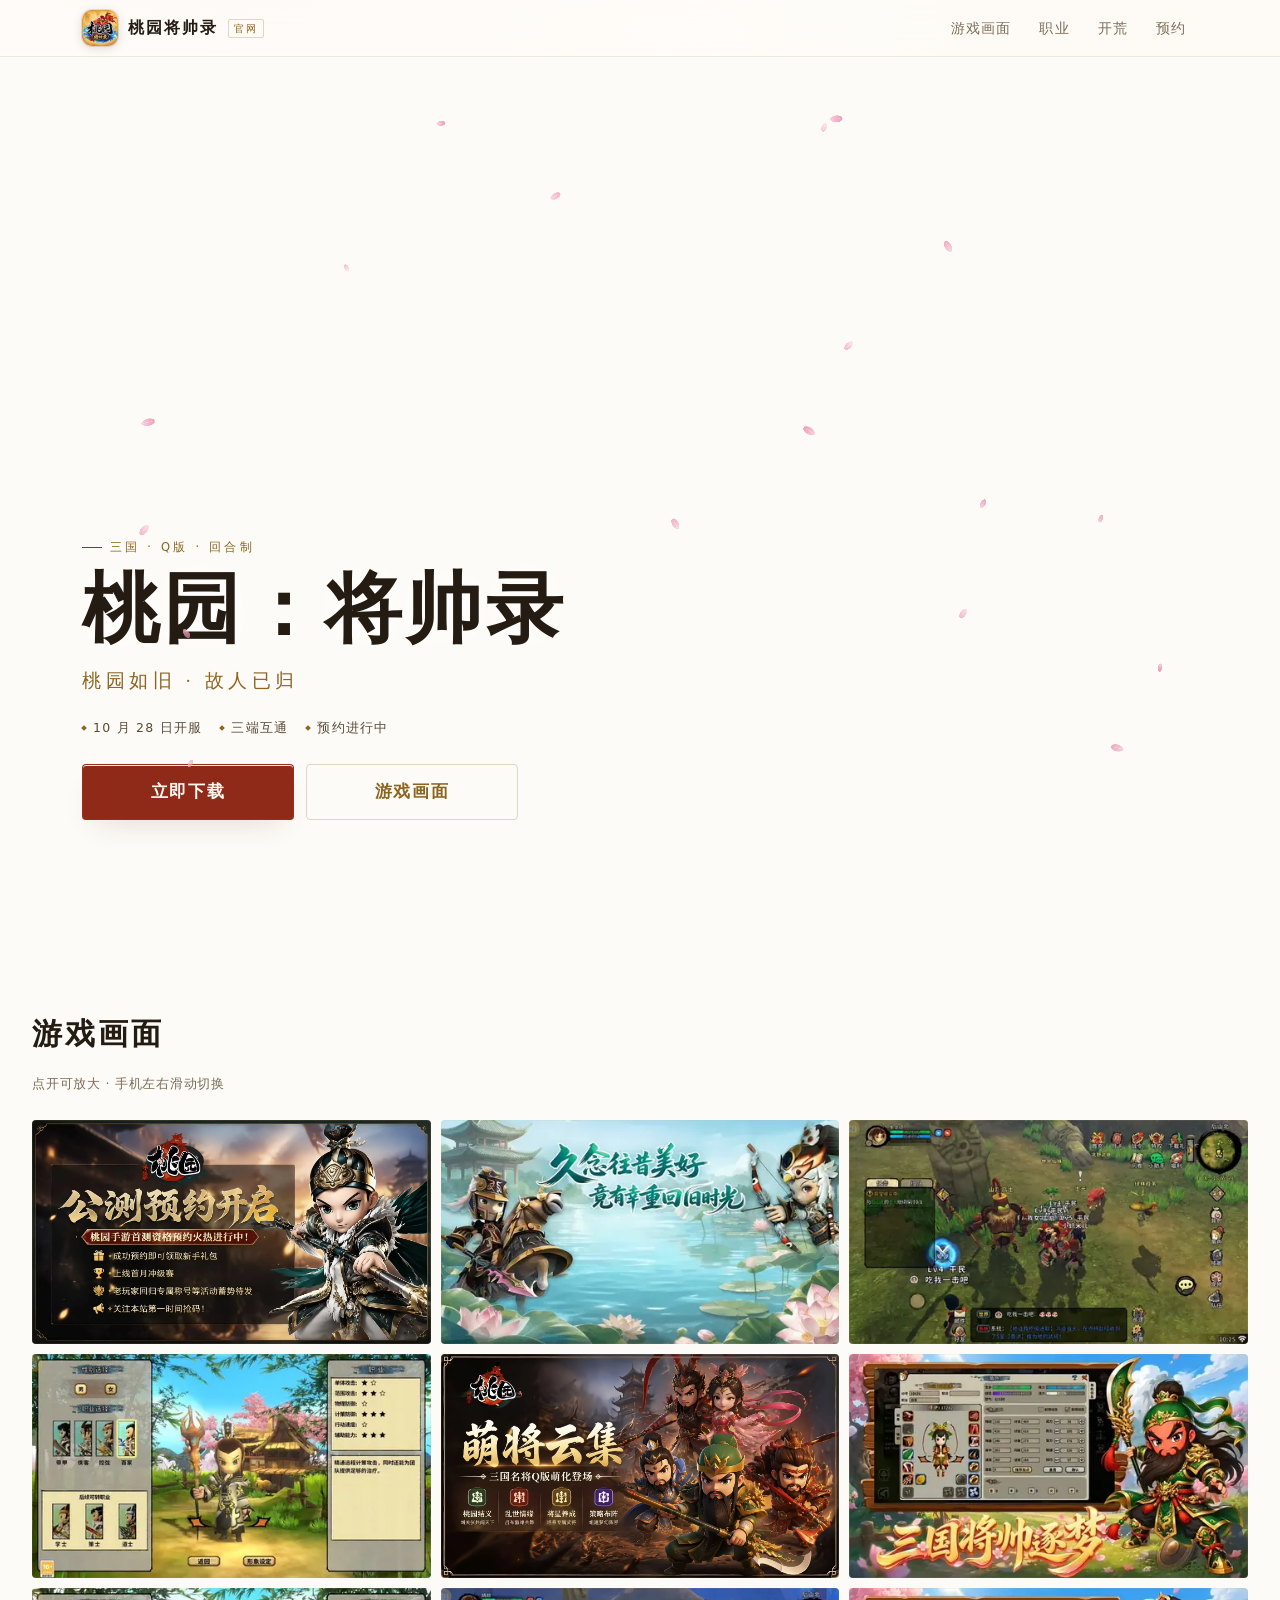
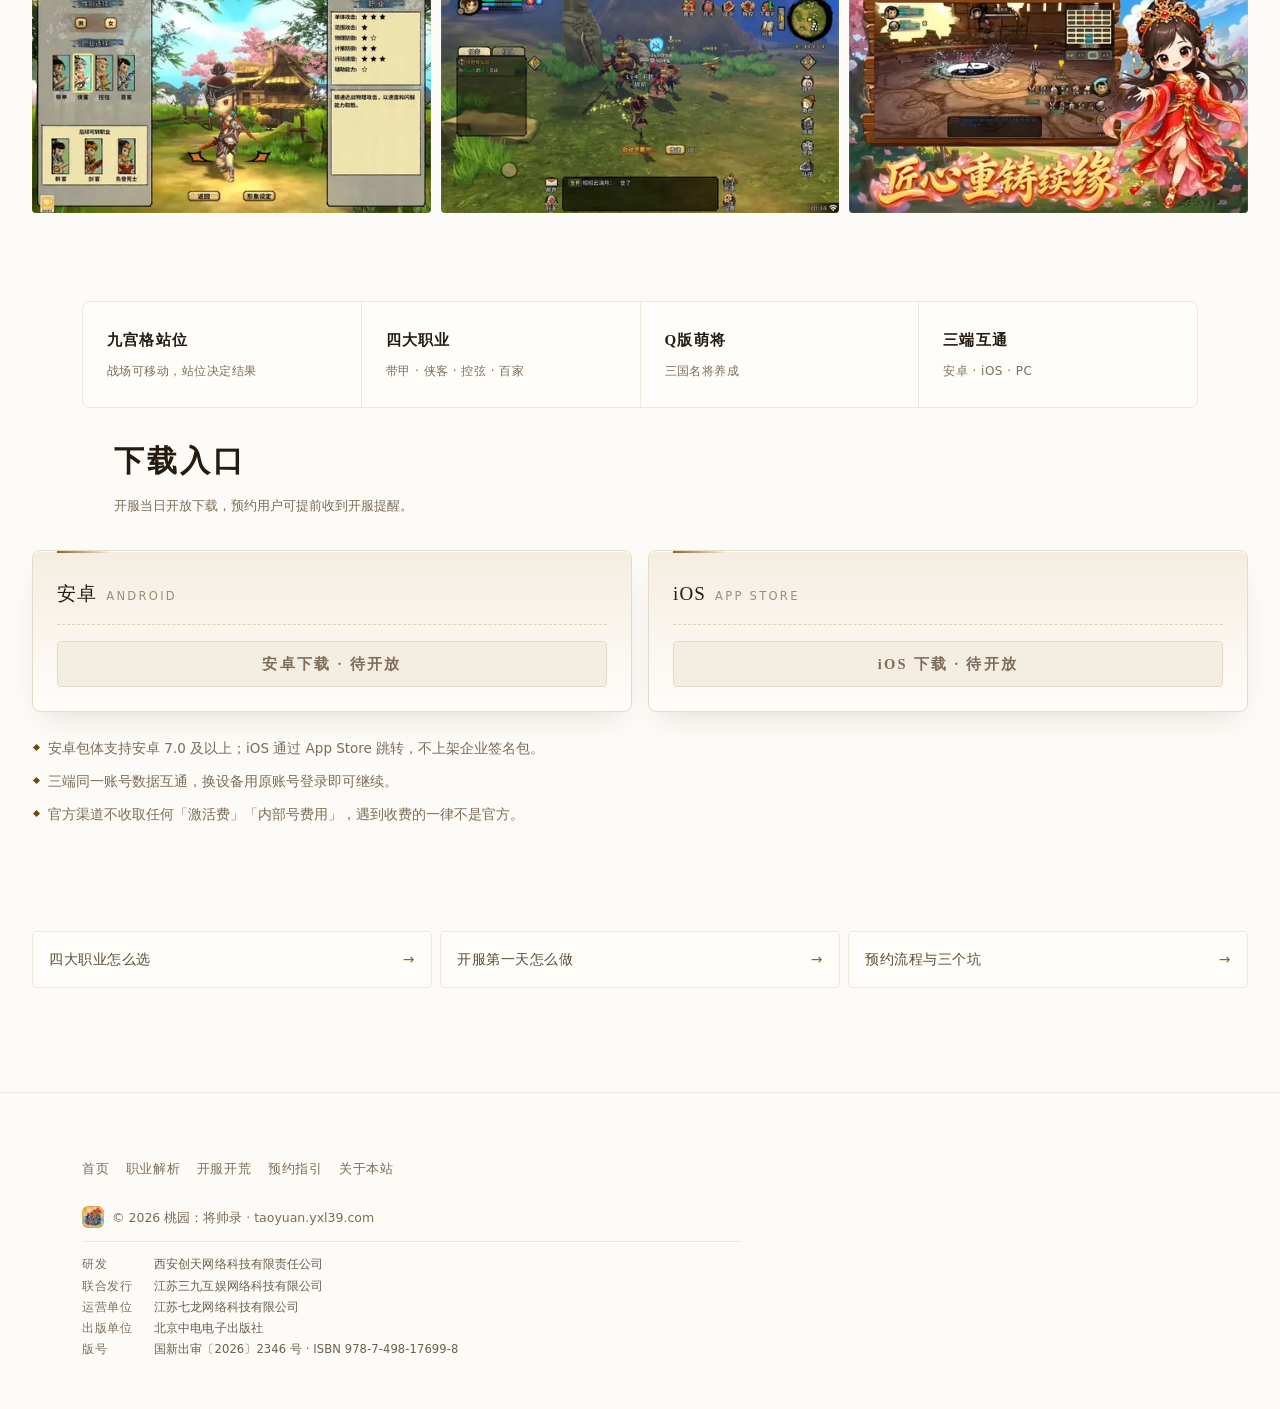
==== index.html @ 53ecafad "初始化仓库：桃园：将帅录官网 - 5 个页面（首页 / 职业 / 开荒 / 预约 / 关于），静态 HTML + 原生 CSS/JS - 图片已转 WebP 并分三档尺寸（1920 / 800 / 4" ====
<!DOCTYPE html>
<html lang="zh-CN">
<head>
<meta charset="UTF-8">
<meta name="viewport" content="width=device-width, initial-scale=1, viewport-fit=cover">
<title>《桃园：将帅录》官网 - 桃园如旧，故人已归</title>
<meta name="description" content="三国 Q 版回合制手游《桃园：将帅录》官网。10 月 28 日开服，三端互通。游戏画面、四大职业、开服攻略与预约指引。">
<meta name="theme-color" content="#FDFBF7">
<meta name="baidu-site-verification" content="codeva-SSdh6364zk">
<link rel="canonical" href="https://taoyuan.yxl39.com/">
<meta property="og:type" content="website">
<meta property="og:title" content="《桃园：将帅录》官网 - 桃园如旧，故人已归">
<meta property="og:description" content="三国 Q 版回合制手游，10 月 28 日开服，三端互通。">
<meta property="og:url" content="https://taoyuan.yxl39.com/">
<meta property="og:image" content="https://taoyuan.yxl39.com/assets/img/og-cover.jpg">
<meta name="twitter:card" content="summary_large_image">
<link rel="icon" href="/assets/img/favicon-64.png" type="image/png" sizes="64x64">
<link rel="apple-touch-icon" href="/assets/img/apple-touch-180.png">

<link rel="preload" as="image" href="/assets/img/hero-mob.webp" media="(max-width:760px)">
<link rel="preload" as="image" href="/assets/img/hero-desk.webp" media="(min-width:761px)">
<link rel="stylesheet" href="/assets/styles.css">
<link rel="stylesheet" href="/assets/home.css">

<script type="application/ld+json">
{
  "@context":"https://schema.org",
  "@type":"VideoGame",
  "name":"桃园：将帅录",
  "alternateName":"桃园将帅录",
  "applicationCategory":"Game",
  "genre":["三国","回合制","角色扮演"],
  "operatingSystem":"Android, iOS, Windows",
  "gamePlatform":["安卓","iOS","PC"],
  "inLanguage":"zh-CN",
  "image":"https://taoyuan.yxl39.com/assets/img/og-cover.jpg",
  "description":"三国题材 Q 版回合制手游，九宫格站位、四大职业可转云职业，支持三端互通。"
}
</script>
</head>
<body>
<div class="bg-fx" aria-hidden="true"></div>

<header class="hd">
  <div class="hd-in">
    <a class="logo" href="/">
      <img class="logo-img" src="/assets/img/logo-96.webp"
           srcset="/assets/img/logo-96.webp 96w, /assets/img/logo-192.webp 192w" sizes="36px"
           width="36" height="36" alt="" decoding="async" fetchpriority="high">
      <b>桃园将帅录</b><i>官网</i>
    </a>
    <nav class="nav">
      <a href="#shots">游戏画面</a>
      <a href="/profession">职业</a>
      <a href="/start">开荒</a>
      <a href="/reserve">预约</a>
    </nav>
  </div>
</header>

<main>

  <!-- ── 封面 ── -->
  <section class="kv">
    <div class="kv-art">
      <picture>
        <source media="(min-width:761px)"
                srcset="/assets/img/hero-desk-1100.webp 1100w, /assets/img/hero-desk.webp 1920w" sizes="100vw">
        <img src="/assets/img/hero-mob.webp"
             srcset="/assets/img/hero-mob-760.webp 760w, /assets/img/hero-mob.webp 1200w" sizes="100vw"
             alt="《桃园：将帅录》主视觉：两位少年在桃花树下对弈"
             width="1200" height="720" fetchpriority="high" decoding="async">
      </picture>
    </div>

    <div class="kv-copy">
      <p class="kv-kicker">三国 · Q版 · 回合制</p>
      <h1 class="kv-title">桃园：将帅录</h1>
      <p class="kv-sub">桃园如旧 · 故人已归</p>
      <ul class="kv-facts">
        <li>10 月 28 日开服</li>
        <li>三端互通</li>
        <li>预约进行中</li>
      </ul>
      <div class="kv-cta">
        <a class="btn" href="#download">立即下载</a>
        <a class="btn btn--ghost" href="#shots">游戏画面</a>
      </div>
    </div>
  </section>

  <!-- ── 截图 ── -->
  <section class="shots" id="shots">
    <div class="shots-head">
      <h2>游戏画面</h2>
      <p>点开可放大 · 手机左右滑动切换</p>
    </div>

    <div class="gal" id="gal">
      <button class="wide" type="button" data-full="/assets/img/shot-1.webp" data-cap="公测预约开启">
        <img src="/assets/img/shot-1-800.webp" srcset="/assets/img/shot-1-480.webp 480w, /assets/img/shot-1-800.webp 800w, /assets/img/shot-1.webp 1536w"
             sizes="(min-width:761px) 66vw, 100vw" alt="公测预约开启宣传图" width="800" height="450"
             loading="lazy" decoding="async">
      </button>
      <button type="button" data-full="/assets/img/shot-2.webp" data-cap="久念往昔美好">
        <img src="/assets/img/shot-2-800.webp" srcset="/assets/img/shot-2-480.webp 480w, /assets/img/shot-2-800.webp 800w, /assets/img/shot-2.webp 1600w"
             sizes="(min-width:761px) 33vw, 50vw" alt="莲池场景：久念往昔美好" width="800" height="450"
             loading="lazy" decoding="async">
      </button>
      <button type="button" data-full="/assets/img/shot-3.webp" data-cap="后山北 · 野外战斗">
        <img src="/assets/img/shot-3-800.webp" srcset="/assets/img/shot-3-480.webp 480w, /assets/img/shot-3-800.webp 800w, /assets/img/shot-3.webp 1600w"
             sizes="(min-width:761px) 33vw, 50vw" alt="后山北野外战斗实机画面" width="800" height="450"
             loading="lazy" decoding="async">
      </button>
      <button type="button" data-full="/assets/img/shot-4.webp" data-cap="职业选择 · 百家">
        <img src="/assets/img/shot-4-800.webp" srcset="/assets/img/shot-4-480.webp 480w, /assets/img/shot-4-800.webp 800w, /assets/img/shot-4.webp 1600w"
             sizes="(min-width:761px) 33vw, 50vw" alt="创建角色界面：职业选择（百家）" width="800" height="450"
             loading="lazy" decoding="async">
      </button>
      <button type="button" data-full="/assets/img/shot-5.webp" data-cap="萌将云集">
        <img src="/assets/img/shot-5-800.webp" srcset="/assets/img/shot-5-480.webp 480w, /assets/img/shot-5-800.webp 800w, /assets/img/shot-5.webp 1536w"
             sizes="(min-width:761px) 66vw, 100vw" alt="萌将云集：三国名将 Q 版登场" width="800" height="450"
             loading="lazy" decoding="async">
      </button>
      <button type="button" data-full="/assets/img/shot-6.webp" data-cap="三国将帅逐梦">
        <img src="/assets/img/shot-6-800.webp" srcset="/assets/img/shot-6-480.webp 480w, /assets/img/shot-6-800.webp 800w, /assets/img/shot-6.webp 1080w"
             sizes="(min-width:761px) 33vw, 50vw" alt="角色属性面板与三国武将" width="800" height="450"
             loading="lazy" decoding="async">
      </button>
      <button type="button" data-full="/assets/img/shot-7.webp" data-cap="职业选择 · 侠客">
        <img src="/assets/img/shot-7-800.webp" srcset="/assets/img/shot-7-480.webp 480w, /assets/img/shot-7-800.webp 800w, /assets/img/shot-7.webp 1600w"
             sizes="(min-width:761px) 33vw, 50vw" alt="创建角色界面：职业选择（侠客）" width="800" height="450"
             loading="lazy" decoding="async">
      </button>
      <button type="button" data-full="/assets/img/shot-8.webp" data-cap="自动寻路">
        <img src="/assets/img/shot-8-800.webp" srcset="/assets/img/shot-8-480.webp 480w, /assets/img/shot-8-800.webp 800w, /assets/img/shot-8.webp 1600w"
             sizes="(min-width:761px) 33vw, 50vw" alt="野外场景：自动寻路中" width="800" height="450"
             loading="lazy" decoding="async">
      </button>
      <button type="button" data-full="/assets/img/shot-9.webp" data-cap="匠心重铸续缘">
        <img src="/assets/img/shot-9-800.webp" srcset="/assets/img/shot-9-480.webp 480w, /assets/img/shot-9-800.webp 800w, /assets/img/shot-9.webp 1080w"
             sizes="(min-width:761px) 33vw, 50vw" alt="副本战斗与国风人物" width="800" height="450"
             loading="lazy" decoding="async">
      </button>
    </div>
  </section>

  <!-- ── 玩法 ── -->
  <section class="feat">
    <div class="wrap">
      <ul>
        <li><b>九宫格站位</b><span>战场可移动，站位决定结果</span></li>
        <li><b>四大职业</b><span>带甲 · 侠客 · 控弦 · 百家</span></li>
        <li><b>Q版萌将</b><span>三国名将养成</span></li>
        <li><b>三端互通</b><span>安卓 · iOS · PC</span></li>
      </ul>
    </div>
  </section>

  <!-- ── 下载 ── -->
  <section class="home-dl" id="download">
    <div class="wrap">
      <div class="sec-head" style="padding:0 var(--gutter)">
        <h2 class="sec-title">下载入口</h2>
        <p class="sec-sub">开服当日开放下载，预约用户可提前收到开服提醒。</p>
      </div>
    </div>

    <div class="dl-grid">
      <div class="dl-ticket">
        <div class="tk-hd"><span class="tk-os">安卓<em>ANDROID</em></span></div>
        <a class="btn" href="#download" aria-disabled="true" onclick="return false">安卓下载 · 待开放</a>
      </div>
      <div class="dl-ticket">
        <div class="tk-hd"><span class="tk-os">iOS<em>APP STORE</em></span></div>
        <a class="btn" href="#download" aria-disabled="true" onclick="return false">iOS 下载 · 待开放</a>
      </div>
    </div>

    <div class="facts">
      <p>安卓包体支持安卓 7.0 及以上；iOS 通过 App Store 跳转，不上架企业签名包。</p>
      <p>三端同一账号数据互通，换设备用原账号登录即可继续。</p>
      <p>官方渠道不收取任何「激活费」「内部号费用」，遇到收费的一律不是官方。</p>
    </div>
  </section>

  <!-- ── 更多 ── -->
  <nav class="more" aria-label="更多内容">
    <a href="/profession">四大职业怎么选<i>→</i></a>
    <a href="/start">开服第一天怎么做<i>→</i></a>
    <a href="/reserve">预约流程与三个坑<i>→</i></a>
  </nav>

</main>

<footer class="ft">
  <div class="ft-in">
    <nav class="ft-nav">
      <a href="/">首页</a>
      <a href="/profession">职业解析</a>
      <a href="/start">开服开荒</a>
      <a href="/reserve">预约指引</a>
      <a href="/about">关于本站</a>
    </nav>
    <p class="ft-copy"><img class="ft-logo" src="/assets/img/logo-96.webp" alt="" width="22" height="22" loading="lazy" decoding="async">© 2026 桃园：将帅录 · taoyuan.yxl39.com</p>
    

    <div class="ft-legal">
      <p><span>研发</span>西安创天网络科技有限责任公司</p>
      <p><span>联合发行</span>江苏三九互娱网络科技有限公司</p>
      <p><span>运营单位</span>江苏七龙网络科技有限公司</p>
      <p><span>出版单位</span>北京中电电子出版社</p>
      <p><span>版号</span>国新出审〔2026〕2346 号 · ISBN 978-7-498-17699-8</p>
    </div>
  </div>
</footer>

<nav class="tabbar" aria-label="页面导航">
  <a href="/">
    <svg viewBox="0 0 24 24" aria-hidden="true"><path d="M3 10.5 12 3l9 7.5V20a1 1 0 0 1-1 1h-5v-6H9v6H4a1 1 0 0 1-1-1z"/></svg>
    <span>首页</span>
  </a>
  <a href="/profession">
    <svg viewBox="0 0 24 24" aria-hidden="true"><path d="M14.5 3.5 20 9l-2 2-5.5-5.5zM12 7 4 15v5h5l8-8"/></svg>
    <span>职业</span>
  </a>
  <a href="/start">
    <svg viewBox="0 0 24 24" aria-hidden="true"><path d="M3 6l6-2 6 2 6-2v14l-6 2-6-2-6 2zM9 4v14M15 6v14"/></svg>
    <span>开荒</span>
  </a>
  <a href="/reserve">
    <svg viewBox="0 0 24 24" aria-hidden="true"><rect x="3" y="5" width="18" height="16" rx="2"/><path d="M8 3v4M16 3v4M3 10h18"/></svg>
    <span>预约</span>
  </a>
  <a href="/about">
    <svg viewBox="0 0 24 24" aria-hidden="true"><circle cx="12" cy="12" r="9"/><path d="M12 11v6M12 7.5v.5"/></svg>
    <span>关于</span>
  </a>
</nav>

<!-- 灯箱 -->
<dialog class="lb" id="lb" aria-label="游戏画面大图">
  <div class="lb-stage">
    <img class="lb-img" id="lbImg" alt="">
    <button class="lb-x" type="button" aria-label="关闭">×</button>
    <button class="lb-prev" type="button" aria-label="上一张">‹</button>
    <button class="lb-next" type="button" aria-label="下一张">›</button>
    <p class="lb-count"><span id="lbNow">1</span> / <span id="lbAll">9</span></p>
  </div>
</dialog>

<script src="/assets/site.js" defer></script>
<script src="/assets/petals.js" defer></script>
<script src="/assets/home.js" defer></script>
</body>
</html>
---- assets/styles.css ----
/* ==========================================================================
   桃园：将帅录 —— 视觉系统 v2
   暗黑国风史诗 / 移动优先（基础按 390px 写）
   规则：颜色、字号、间距、圆角、阴影、缓动只取自 :root
   ========================================================================== */

:root{
  /* ── 纸色阶（暖调宣纸白，8 级）── */
  --ink-950:#FDFBF7;
  --ink-900:#FFFDFA;
  --ink-850:#F8F2E8;
  --ink-800:#F4EDE1;
  --ink-750:#EFE7D9;
  --ink-700:#E7DCCB;
  --ink-600:#D9CBB4;

  --line:#E4DACA;
  --line-soft:#F0E8DB;
  --line-gold:rgba(150,110,40,.26);

  /* ── 文字（暖墨褐，白底对比 7:1 起）── */
  --text-hi:#241B12;
  --text:#3E3325;
  --text-2:#5A4B39;
  --text-3:#7C6C58;
  --text-4:#9C8D79;

  /* ── 金 ── */
  --gold:#8C6420;
  --gold-hi:#A87C2A;
  --gold-deep:#6B4A12;
  --gold-soft:rgba(160,124,42,.10);
  --gold-glow:rgba(160,124,42,.28);

  /* ── 朱砂 ── */
  --cinnabar:#B23A24;
  --cinnabar-deep:#8E2A17;
  --cinnabar-hi:#C9563C;
  --cinnabar-soft:rgba(178,58,36,.08);

  /* ── 五行点缀 ── */
  --wx-metal:#8B8578;
  --wx-wood:#5A7D55;
  --wx-water:#4A7396;
  --wx-fire:#B23A24;
  --wx-earth:#96793F;

  /* ── 字体 ── */
  --font-serif:"Noto Serif SC","Source Han Serif SC","Songti SC","STSong","SimSun",Georgia,serif;
  --font-sans:"HarmonyOS Sans SC","MiSans","PingFang SC","Hiragino Sans GB","Microsoft YaHei",system-ui,-apple-system,sans-serif;

  /* ── 字号阶 ── */
  --fs-hero:clamp(34px,10.4vw,72px);
  --fs-h1:clamp(26px,6.2vw,42px);
  --fs-h2:clamp(21px,4.6vw,30px);
  --fs-h3:clamp(16px,3.4vw,19px);
  --fs-lead:clamp(14.5px,2.9vw,17px);
  --fs-body:clamp(15px,2.7vw,16.5px);
  --fs-sm:13px;
  --fs-xs:11.5px;
  --fs-num:clamp(30px,8vw,52px);

  --lh-tight:1.18;
  --lh-snug:1.5;
  --lh-body:1.95;

  /* ── 间距阶 ── */
  --s-1:4px;  --s-2:8px;  --s-3:12px; --s-4:16px;
  --s-5:24px; --s-6:32px; --s-7:48px; --s-8:64px;
  --s-9:96px; --s-10:128px;

  /* ── 区块节奏 ── */
  --pad-sm:clamp(36px,5vw,56px);
  --pad:clamp(56px,8.2vw,104px);
  --pad-lg:clamp(76px,11vw,144px);

  /* ── 圆角 ── */
  --r-xs:2px; --r-sm:4px; --r-md:8px; --r-lg:14px; --r-pill:999px;

  /* ── 阴影 ── */
  --sh-1:0 1px 2px rgba(72,48,24,.07);
  --sh-2:0 14px 30px -14px rgba(72,48,24,.18);
  --sh-3:0 30px 70px -26px rgba(72,48,24,.26);
  --sh-inset:inset 0 1px 0 rgba(255,255,255,.92);

  /* ── 缓动 / 时长 ── */
  --ease:cubic-bezier(.22,1,.36,1);
  --ease-soft:cubic-bezier(.33,1,.68,1);
  --ease-inout:cubic-bezier(.65,0,.35,1);
  --t-1:160ms; --t-2:260ms; --t-3:420ms; --t-4:700ms;

  /* ── 版心 ── */
  --wrap:1180px;
  --wrap-read:720px;
  --wrap-form:660px;
  --gutter:clamp(18px,4.4vw,32px);
  --head-h:56px;
  --tab-h:62px;

  --glass:rgba(255,253,249,.72);

  /* ══════════════════════════════════════════════════════════════
     图片位契约：图片到位后只改这一段，其余代码不动
     ══════════════════════════════════════════════════════════════ */
  --img-ready:1;   /* 内页头图已接上素材，占位水印关闭 */

  --img-hero:none;      --img-hero-pos:50% 38%;
  --img-hero-m:none;    --img-hero-m-pos:50% 32%;
  --img-phero:url("/assets/img/hero-mob.webp");
  --img-shero:url("/assets/img/hero-desk.webp");
  --img-rhero:url("/assets/img/hero-mob.webp");
  --img-role-1:none; --img-role-2:none; --img-role-3:none; --img-role-4:none;
  --img-mech-1:none; --img-mech-2:none; --img-mech-3:none; --img-mech-4:none;
  --img-shot-1:none; --img-shot-2:none; --img-shot-3:none;
  --img-logo:none;
}

/* ── reset ── */
*,*::before,*::after{box-sizing:border-box}
html{-webkit-text-size-adjust:100%;scroll-behavior:smooth}
body{
  margin:0;background:var(--ink-950);color:var(--text-2);
  font-family:var(--font-sans);font-size:var(--fs-body);line-height:var(--lh-body);
  -webkit-font-smoothing:antialiased;
  padding-bottom:calc(var(--tab-h) + env(safe-area-inset-bottom,0px));
  overflow-x:hidden;
}
@media (min-width:761px){body{padding-bottom:0}}
a{color:var(--gold);text-decoration:none}
a:hover{color:var(--gold-hi)}
img{max-width:100%;display:block}
ul,ol{margin:0;padding:0;list-style:none}
h1,h2,h3,h4{margin:0;color:var(--text-hi);font-weight:700}
p{margin:0 0 var(--s-4)}
button{font-family:inherit}

/* ── 背景三层 ── */
.bg-fx{position:fixed;inset:0;z-index:-1;pointer-events:none;
  background:
    radial-gradient(760px 520px at 14% -8%, rgba(240,168,190,.16), transparent 62%),
    radial-gradient(680px 480px at 92% 4%,  rgba(214,164,92,.12),  transparent 62%),
    radial-gradient(900px 700px at 50% 110%,rgba(240,168,190,.10), transparent 66%),
    var(--ink-950);}
.bg-fx::before{content:"";position:absolute;inset:0;opacity:.5;
  background:repeating-linear-gradient(90deg,rgba(120,86,40,.035) 0 1px,transparent 1px 3px);
  -webkit-mask-image:radial-gradient(circle at 50% 20%,#000,transparent 78%);
  mask-image:radial-gradient(circle at 50% 20%,#000,transparent 78%);}
.bg-fx::after{content:"";position:absolute;inset:0;opacity:.10;
  background-image:url("data:image/svg+xml,%3Csvg xmlns='http://www.w3.org/2000/svg' width='140' height='140'%3E%3Cfilter id='n'%3E%3CfeTurbulence type='fractalNoise' baseFrequency='.8' numOctaves='3'/%3E%3C/filter%3E%3Crect width='140' height='140' filter='url(%23n)' opacity='.5'/%3E%3C/svg%3E");}

/* ── 版心 ── */
.wrap{max-width:var(--wrap);margin:0 auto;padding:0 var(--gutter)}
.wrap--read{max-width:var(--wrap-read)}
.wrap--form{max-width:var(--wrap-form)}

/* ── 顶栏 ── */
.hd{position:sticky;top:0;z-index:60;
  background:rgba(255,253,249,.82);backdrop-filter:blur(16px);-webkit-backdrop-filter:blur(16px);
  border-bottom:1px solid var(--line-soft);
  transition:background-color var(--t-2) ease,border-color var(--t-2) ease;}
.hd.is-solid{background:rgba(255,253,249,.96);border-bottom-color:var(--line);
  box-shadow:0 6px 20px -14px rgba(72,48,24,.28)}
.hd-in{max-width:var(--wrap);margin:0 auto;padding:0 var(--gutter);
  height:var(--head-h);display:flex;align-items:center;justify-content:space-between;gap:var(--s-4);}
.logo{display:flex;align-items:center;gap:10px;min-height:44px}
.logo-img{flex:none;width:36px;height:36px;border-radius:10px;display:block;
  background:var(--ink-850);
  box-shadow:0 2px 10px rgba(72,48,24,.18),0 0 0 1px rgba(150,110,40,.18);
  transition:transform var(--t-2) var(--ease),box-shadow var(--t-2) var(--ease)}
.logo:hover .logo-img{transform:translateY(-1px);
  box-shadow:0 6px 18px rgba(72,48,24,.24),0 0 0 1px rgba(150,110,40,.34)}
.logo b{font-family:var(--font-serif);font-size:16px;letter-spacing:.12em;color:var(--text-hi);font-weight:700}
.logo i{font-style:normal;font-size:10px;letter-spacing:.2em;color:var(--gold);
  border:1px solid var(--line-gold);border-radius:var(--r-xs);padding:1px 5px;line-height:1.5}
.nav{display:none}
@media (max-width:340px){
  .logo{gap:8px}
  .logo-img{width:32px;height:32px;border-radius:9px}
  .logo b{font-size:14.5px;letter-spacing:.08em}
  .logo i{font-size:9px;padding:1px 4px}
}

@media (min-width:761px){
  .nav{display:flex;gap:var(--s-1)}
  .nav a{position:relative;padding:7px 12px;font-size:13.5px;letter-spacing:.08em;color:var(--text-3);
    border-radius:var(--r-sm);transition:color var(--t-2) var(--ease)}
  .nav a::after{content:"";position:absolute;left:12px;right:12px;bottom:2px;height:1px;
    background:linear-gradient(90deg,var(--gold),transparent);
    transform:scaleX(0);transform-origin:left;transition:transform var(--t-2) var(--ease)}
  .nav a:hover,.nav a.on{color:var(--text-hi)}
  .nav a:hover::after,.nav a.on::after{transform:scaleX(1)}
}

/* ── 底部标签栏 ── */
.tabbar{position:fixed;left:0;right:0;bottom:0;z-index:70;display:flex;
  height:calc(var(--tab-h) + env(safe-area-inset-bottom,0px));
  padding-bottom:env(safe-area-inset-bottom,0px);
  background:rgba(255,253,249,.97);backdrop-filter:blur(18px);-webkit-backdrop-filter:blur(18px);
  border-top:1px solid var(--line);box-shadow:0 -8px 26px -14px rgba(72,48,24,.30);}
.tabbar a{flex:1;display:flex;flex-direction:column;align-items:center;justify-content:center;
  gap:3px;font-size:10.5px;letter-spacing:.06em;color:var(--text-3);position:relative;
  transition:color var(--t-1) ease}
.tabbar a svg{width:20px;height:20px;stroke:currentColor;fill:none;stroke-width:1.6;
  stroke-linecap:round;stroke-linejoin:round}
.tabbar a::before{content:"";position:absolute;top:6px;width:4px;height:4px;border-radius:50%;
  background:var(--gold);opacity:0;transform:scale(.6);transition:opacity var(--t-1) ease,transform var(--t-1) ease}
.tabbar a.on{color:var(--gold)}
.tabbar a.on::before{opacity:.9;transform:scale(1)}
@media (min-width:761px){.tabbar{display:none}}

/* ── 按钮 ── */
.btn{position:relative;display:flex;align-items:center;justify-content:center;
  min-height:50px;padding:0 var(--s-5);overflow:hidden;
  font-family:var(--font-serif);font-size:15.5px;font-weight:700;letter-spacing:.16em;
  color:#FFF8F0;background:var(--cinnabar-deep);border:1px solid rgba(178,58,36,.34);
  border-radius:var(--r-sm);box-shadow:var(--sh-2),var(--sh-inset);
  transition:transform var(--t-1) ease,background-color var(--t-2) ease;}
.btn::before{content:"";position:absolute;inset:0;
  background:linear-gradient(105deg,transparent 30%,rgba(255,255,255,.10) 50%,transparent 70%);
  transform:translateX(-130%);transition:transform 620ms var(--ease)}
.btn::after{content:"";position:absolute;inset:0;border-radius:inherit;
  box-shadow:0 0 26px rgba(210,84,58,.55);opacity:0;transition:opacity 300ms linear}
@media (hover:hover){
  .btn:hover{color:#FFF6E6}
  .btn:hover::before{transform:translateX(130%)}
  .btn:hover::after{opacity:1}
}
.btn:active{transform:translateY(1px) scale(.996)}
.btn--ghost{background:transparent;border-color:var(--line-gold);color:var(--gold);
  box-shadow:none}
.btn--ghost:hover{background:var(--gold-soft)}
.btn--ghost::after{display:none}
.btn[aria-disabled="true"]{background:var(--ink-800);border-color:var(--line);
  color:var(--text-3);box-shadow:none;cursor:not-allowed}
.btn[aria-disabled="true"]::before,.btn[aria-disabled="true"]::after{display:none}
.btns{display:grid;gap:var(--s-3);margin-top:var(--s-5)}
@media (min-width:560px){.btns{grid-template-columns:1fr 1fr}}

/* ══════════════════════════════════════════════════════════════
   图位基元 —— 全站唯一一个
   ══════════════════════════════════════════════════════════════ */
.ph{position:relative;overflow:hidden;isolation:isolate;
  aspect-ratio:var(--ph-ratio,16/9);
  border-radius:var(--r-md);
  background-color:var(--ink-850);
  background-image:
    var(--ph-img,none),
    radial-gradient(130% 90% at 22% 10%,rgba(190,140,60,.10),transparent 62%),
    linear-gradient(165deg,#FBF5EC 0%,#F4EDE1 58%,#EFE7D9 100%);
  background-size:cover,cover,cover;
  background-position:var(--ph-pos,50% 50%),0 0,0 0;
  box-shadow:inset 0 0 0 1px var(--line-soft);}
.ph::before{content:attr(data-label);position:absolute;inset:0;z-index:1;
  display:grid;place-items:center;padding:var(--s-4);text-align:center;
  font-family:var(--font-serif);font-size:clamp(14px,4vw,20px);letter-spacing:.36em;line-height:2;
  color:rgba(150,110,40,.34);opacity:calc(1 - var(--img-ready));
  pointer-events:none;}
.ph::after{content:"";position:absolute;inset:0;z-index:0;
  background:linear-gradient(100deg,transparent 32%,rgba(255,255,255,.055) 50%,transparent 68%);
  transform:translateX(-100%);opacity:calc(.9 * (1 - var(--img-ready)));
  animation:shimmer 3.6s linear infinite;}

/* 图位档位 */
.ph--hero{--ph-ratio:16/9;--ph-img:var(--img-hero);--ph-pos:var(--img-hero-pos);border-radius:0;box-shadow:none}
.ph--phero{--ph-ratio:16/7;--ph-img:var(--img-phero);border-radius:0;box-shadow:none}
.ph--shero{--ph-ratio:16/7;--ph-img:var(--img-shero);border-radius:0;box-shadow:none}
.ph--rhero{--ph-ratio:3/2;--ph-img:var(--img-rhero);border-radius:0;box-shadow:none}
.ph--role-1{--ph-ratio:3/4;--ph-img:var(--img-role-1);border-radius:0;box-shadow:none}
.ph--role-2{--ph-ratio:3/4;--ph-img:var(--img-role-2);border-radius:0;box-shadow:none}
.ph--role-3{--ph-ratio:3/4;--ph-img:var(--img-role-3);border-radius:0;box-shadow:none}
.ph--role-4{--ph-ratio:3/4;--ph-img:var(--img-role-4);border-radius:0;box-shadow:none}
.ph--mech-1{--ph-ratio:1/1;--ph-img:var(--img-mech-1)}
.ph--mech-2{--ph-ratio:1/1;--ph-img:var(--img-mech-2)}
.ph--mech-3{--ph-ratio:1/1;--ph-img:var(--img-mech-3)}
.ph--mech-4{--ph-ratio:1/1;--ph-img:var(--img-mech-4)}
.ph--shot{--ph-ratio:16/9;--ph-img:var(--img-shot-1)}
@media (max-width:760px){.ph--hero{--ph-img:var(--img-hero-m);--ph-pos:var(--img-hero-m-pos)}}

/* ══════════════════════════════════════════════════════════════
   首屏（首页）
   ══════════════════════════════════════════════════════════════ */
.hero{position:relative;min-height:88svh;display:flex;flex-direction:column;
  justify-content:flex-end;overflow:hidden;isolation:isolate;contain:paint;
  background:var(--ink-950);padding-top:var(--head-h);}
.hero-media{position:absolute;inset:-2%;z-index:-3;
  background-image:var(--img-hero-m),var(--img-hero),
    linear-gradient(168deg,#FBF3F5 0%,#F6EEF2 56%,#EFE7D9 100%);
  background-size:cover,cover,cover;
  background-position:var(--img-hero-m-pos),var(--img-hero-pos),50% 50%;
  transform:scale(1.03);animation:heroDrift 34s var(--ease-inout) infinite alternate;}
.hero::before{content:"";position:absolute;inset:0;z-index:-2;
  background:
    linear-gradient(180deg,rgba(253,251,247,.35) 0%,rgba(253,251,247,.05) 26%,rgba(253,251,247,.55) 64%,rgba(253,251,247,.94) 88%,var(--ink-950) 100%),
    linear-gradient(90deg,rgba(253,251,247,.55) 0%,rgba(253,251,247,.12) 46%,rgba(253,251,247,0) 100%);}
.hero-vignette{position:absolute;inset:0;z-index:-1;pointer-events:none;
  box-shadow:inset 0 0 160px 30px rgba(255,255,255,.35);}
.hero-rail{display:none}
.hero-inner{position:relative;width:100%;max-width:var(--wrap);margin:0 auto;
  padding:0 var(--gutter) calc(var(--tab-h) + env(safe-area-inset-bottom,0px) + var(--s-5));}
@media (min-width:761px){
  .hero{min-height:88svh;padding-top:0}
  .hero-inner{padding-bottom:clamp(40px,6vw,72px)}
}
@media (min-width:1024px){
  .hero-rail{display:block;position:absolute;left:36px;top:50%;transform:translateY(-50%);z-index:2;
    writing-mode:vertical-rl;letter-spacing:.42em;font-family:var(--font-serif);
    font-size:11.5px;color:var(--gold);opacity:.7;}
  .hero-rail::before{content:"";display:block;width:1px;height:56px;margin:0 auto 16px;
    background:linear-gradient(180deg,transparent,var(--line-gold));}
}
.hero-eyebrow{display:inline-flex;align-items:center;gap:var(--s-2);
  font-size:var(--fs-xs);letter-spacing:.3em;color:var(--gold);
  border:1px solid var(--line-gold);border-radius:var(--r-xs);padding:4px 12px;}
.hero-eyebrow .dot{width:5px;height:5px;border-radius:50%;background:var(--gold);
  animation:dotPulse 2.8s var(--ease-inout) infinite;}
.hero-title{margin:var(--s-4) 0 0;font-family:var(--font-serif);font-weight:700;
  font-size:var(--fs-hero);line-height:var(--lh-tight);letter-spacing:.06em;
  color:var(--text-hi);text-shadow:0 2px 28px rgba(0,0,0,.8);}
.hero-title small{display:inline-flex;align-items:center;gap:var(--s-2);margin-top:var(--s-4);
  padding:6px 14px;font-family:var(--font-sans);font-size:var(--fs-sm);font-weight:500;line-height:1.6;
  letter-spacing:.14em;color:var(--gold);border:1px solid var(--line-gold);border-radius:var(--r-xs);
  text-shadow:none;}
.hero-meta{display:grid;grid-template-columns:repeat(3,1fr);gap:1px;
  margin:var(--s-5) 0 0;width:100%;max-width:520px;
  background:var(--line-soft);border:1px solid var(--line-gold);border-radius:var(--r-md);
  overflow:hidden;backdrop-filter:blur(14px);-webkit-backdrop-filter:blur(14px);}
.hero-meta li{background:var(--glass);padding:var(--s-3) var(--s-2);text-align:center}
.hero-meta .k{display:block;font-size:var(--fs-xs);letter-spacing:.18em;color:var(--text-3)}
.hero-meta .v{display:block;margin-top:2px;font-family:var(--font-serif);font-weight:700;
  font-size:clamp(14px,3.6vw,18px);letter-spacing:.06em;color:var(--gold);
  font-variant-numeric:tabular-nums}
.hero-actions{margin-top:var(--s-5);max-width:520px}
.hero-ticker{margin-top:var(--s-5);padding-top:var(--s-3);border-top:1px solid var(--line-soft);
  font-size:var(--fs-xs);letter-spacing:.04em;color:var(--text-3)}
@supports not (backdrop-filter:blur(1px)){.hero-meta li{background:rgba(10,8,7,.92)}}
@media (max-height:660px) and (max-width:760px){
  .hero{min-height:auto;padding-top:calc(var(--head-h) + var(--s-5))}
}

/* ── 内页头图 ── */
.phero{--phero-h:clamp(104px,13svh,144px);
  position:relative;overflow:hidden;background:var(--ink-950);display:block}
@media (min-width:761px){.phero{--phero-h:clamp(120px,16svh,168px)}}
.phero--std{padding:var(--pad) 0 var(--s-6)}
/* 头图现在占一条固定高度，标题落在下方白底上 */
.phero .ph{position:relative;inset:auto;z-index:0;aspect-ratio:auto;
  height:var(--phero-h);border-radius:0;
  filter:saturate(1.05) brightness(1.06) blur(2px);--ph-pos:50% 24%}

.phero::before{content:"";position:absolute;left:0;right:0;top:0;height:var(--phero-h);
  z-index:1;pointer-events:none;
  /* 整条压成奶白薄纱：图案只作肌理，不出现被裁断的人脸 */
  background:linear-gradient(180deg,rgba(253,251,247,.72) 0%,rgba(253,251,247,.68) 34%,
    rgba(253,251,247,.74) 66%,rgba(253,251,247,.92) 90%,var(--ink-950) 100%)}
.phero-in{position:relative;z-index:2;width:100%;max-width:var(--wrap-read);margin:0 auto;
  padding:var(--s-5) var(--gutter) var(--s-5)}
.phero .crumb{color:var(--text-3);margin-bottom:var(--s-2)}
.phero .crumb a{color:var(--gold)}
.phero h1{margin:0;font-family:var(--font-serif);font-size:var(--fs-h1);line-height:1.3;
  letter-spacing:.05em;color:var(--text-hi)}


/* 正文页内的菱形列表（关于页等，不在时间轴里也生效） */
.doc-body .pts li{position:relative;padding-left:var(--s-4);margin-bottom:var(--s-2);
  font-size:var(--fs-body);line-height:1.9;color:var(--text-2)}
.doc-body .pts li::before{content:"";position:absolute;left:2px;top:.78em;width:5px;height:5px;
  background:var(--gold-deep);transform:rotate(45deg)}
.doc-body .pts{margin:0 0 var(--s-5)}

/* 面包屑 */
.crumb{display:flex;gap:var(--s-2);flex-wrap:wrap;align-items:center;
  font-size:var(--fs-xs);letter-spacing:.08em;color:var(--text-4);margin-bottom:var(--s-3)}
.crumb a{color:var(--text-3)}
.crumb a:hover{color:var(--gold)}

/* ══════════════════════════════════════════════════════════════
   区块节奏
   ══════════════════════════════════════════════════════════════ */
.sec{padding:var(--pad) 0;position:relative}
.sec--sm{padding:var(--pad-sm) 0}
.sec--lg{padding:var(--pad-lg) 0}
.sec--band{background:linear-gradient(180deg,var(--ink-900),var(--ink-950));
  border-top:1px solid var(--line-soft);border-bottom:1px solid var(--line-soft)}
.sec-head{margin-bottom:var(--s-6)}
.sec-title{font-family:var(--font-serif);font-size:var(--fs-h2);letter-spacing:.1em;
  color:var(--text-hi);line-height:1.4}
.sec-sub{margin:var(--s-3) 0 0;font-size:var(--fs-sm);line-height:1.8;color:var(--text-3);max-width:38em}
.seam{height:1px;margin:0 var(--gutter);
  background:repeating-linear-gradient(90deg,var(--line-gold) 0 6px,transparent 6px 14px)}

/* ══════════════════════════════════════════════════════════════
   首页组件
   ══════════════════════════════════════════════════════════════ */

/* 下载票券 */
.dl-grid{display:grid;gap:var(--s-4)}
@media (min-width:620px){.dl-grid{grid-template-columns:1fr 1fr}}
.dl-ticket{position:relative;padding:var(--s-5);overflow:hidden;
  background:linear-gradient(180deg,var(--ink-800),var(--ink-900));
  border:1px solid var(--line);border-radius:var(--r-md);
  box-shadow:var(--sh-2),var(--sh-inset);}
.dl-ticket::before{content:"";position:absolute;left:var(--s-5);top:0;width:54px;height:2px;
  background:linear-gradient(90deg,var(--gold),transparent)}
.dl-ticket .os{display:flex;align-items:baseline;gap:var(--s-2);
  font-family:var(--font-serif);font-size:19px;letter-spacing:.14em;color:var(--text-hi)}
.dl-ticket .os em{font-style:normal;font-size:11px;letter-spacing:.16em;color:var(--text-3)}
.dl-ticket .st{margin-top:var(--s-1);font-size:var(--fs-xs);letter-spacing:.16em;color:var(--cinnabar-hi)}
.dl-ticket .btn{margin-top:var(--s-4);min-height:46px;font-size:14.5px}

/* 说明三条 */
.dl-ticket .tk-hd{display:flex;align-items:baseline;justify-content:space-between;
  padding-bottom:var(--s-3);margin-bottom:var(--s-4);border-bottom:1px dashed var(--line-gold)}
.dl-ticket .tk-os{display:inline-flex;align-items:baseline;gap:9px;
  font-family:var(--font-serif);font-size:var(--fs-h3);letter-spacing:.06em;color:var(--text-hi)}
.dl-ticket .tk-os em{font-family:var(--font-sans);font-style:normal;font-size:var(--fs-xs);
  letter-spacing:.2em;color:var(--text-4)}
.dl-ticket .btn{width:100%;justify-content:center}
.facts{margin-top:var(--s-5);display:grid;gap:var(--s-2)}
.facts p{position:relative;margin:0;padding-left:var(--s-4);
  font-size:13.5px;line-height:1.85;color:var(--text-3)}
.facts p::before{content:"";position:absolute;left:2px;top:.72em;width:5px;height:5px;
  background:var(--gold-deep);transform:rotate(45deg)}

/* 描边数字步骤 */
.steps{counter-reset:s}
.steps li{counter-increment:s;position:relative;padding:var(--s-4) 0 var(--s-4) 54px;
  border-top:1px solid var(--line-soft);font-size:var(--fs-body);line-height:1.9;color:var(--text-2)}
.steps li:last-child{border-bottom:1px solid var(--line-soft)}
.steps li::before{content:"0" counter(s);position:absolute;left:0;top:calc(var(--s-4) - 3px);
  font-family:var(--font-serif);font-size:30px;line-height:1;letter-spacing:0;
  color:transparent;-webkit-text-stroke:1px var(--gold-deep)}
.steps li b{color:var(--text-hi);font-weight:600}

/* 四机制：1px 缝网格 */
.mech{display:grid;grid-template-columns:1fr;gap:1px;
  background:var(--line-soft);border:1px solid var(--line-soft);
  border-radius:var(--r-md);overflow:hidden}
@media (min-width:560px){.mech{grid-template-columns:1fr 1fr}}
.mech-cell{position:relative;background:var(--ink-900);padding:var(--s-5);
  transition:transform var(--t-2) var(--ease)}
.mech-cell::before{content:"";position:absolute;left:0;top:0;right:0;height:2px;
  background:var(--wx,var(--gold));transform:scaleX(0);transform-origin:left;
  transition:transform var(--t-3) var(--ease)}
.mech-cell .no{display:block;font-family:var(--font-serif);font-size:12.5px;
  letter-spacing:.2em;color:var(--wx,var(--gold));opacity:.9;margin-bottom:var(--s-2)}
.mech-cell h3{font-family:var(--font-serif);font-size:var(--fs-h3);letter-spacing:.1em;margin-bottom:var(--s-2)}
.mech-cell p{margin:0;font-size:14.5px;line-height:1.85;color:var(--text-2)}
@media (hover:hover){
  .mech-cell:hover{transform:translateY(-4px)}
  .mech-cell:hover::before{transform:scaleX(1)}
}
.wx-water{--wx:var(--wx-water)}
.wx-earth{--wx:var(--wx-earth)}
.wx-metal{--wx:var(--wx-metal)}
.wx-fire{--wx:var(--wx-fire)}
.wx-wood{--wx:var(--wx-wood)}

/* 四职业：full-bleed 图鉴排 */
.roster{display:grid;grid-template-columns:1fr 1fr;gap:1px;background:var(--line-soft);
  border-top:1px solid var(--line-soft);border-bottom:1px solid var(--line-soft)}
@media (min-width:900px){.roster{grid-template-columns:repeat(4,1fr)}}
.roster-cell{position:relative;display:block;background:var(--ink-950);overflow:hidden;
  transition:transform var(--t-3) var(--ease)}
.roster-cell .ph{border-radius:0;box-shadow:none}
.roster-cap{position:absolute;left:0;right:0;bottom:0;z-index:2;
  padding:var(--s-5) var(--s-3) var(--s-3);
  background:linear-gradient(180deg,transparent,rgba(253,251,247,.82) 44%,rgba(253,251,247,.98))}
.roster-cap .n{font-family:var(--font-serif);font-size:clamp(17px,4.6vw,22px);
  letter-spacing:.24em;color:var(--text-hi)}
.roster-cap .d{margin-top:3px;font-size:11.5px;line-height:1.65;color:var(--text-3)}
@media (hover:hover){.roster-cell:hover{transform:translateY(-4px)}}

/* 问答：无卡 */
.qa{counter-reset:q}
.qa-item{counter-increment:q;position:relative;padding:var(--s-5) 0 var(--s-5) 46px;
  border-top:1px solid var(--line-soft)}
.qa-item:last-child{border-bottom:1px solid var(--line-soft)}
.qa-item::before{content:"0" counter(q);position:absolute;left:0;top:calc(var(--s-5) + 2px);
  font-family:var(--font-serif);font-size:15px;letter-spacing:.06em;color:var(--gold-deep)}
.qa-item h3{font-family:var(--font-serif);font-size:var(--fs-h3);letter-spacing:.06em;
  margin-bottom:var(--s-2)}
.qa-item p{margin:0;font-size:14.5px;line-height:1.9;color:var(--text-2)}
.qa-item p b{color:var(--text-hi)}

/* ══════════════════════════════════════════════════════════════
   正文页通用
   ══════════════════════════════════════════════════════════════ */
.doc{padding:var(--pad) 0 var(--pad-lg)}
.doc-body{font-size:var(--fs-body);line-height:var(--lh-body);color:var(--text-2)}
.doc-body p{margin:0 0 var(--s-5)}
.doc-body h2{font-family:var(--font-serif);font-size:var(--fs-h2);letter-spacing:.08em;
  margin:var(--s-8) 0 var(--s-4);padding-top:var(--s-3);
  border-top:1px solid var(--line-soft);color:var(--text-hi)}
.doc-body h2:first-child{margin-top:0;border-top:0;padding-top:0}
.doc-body h3{font-family:var(--font-serif);font-size:var(--fs-h3);letter-spacing:.06em;
  margin:var(--s-6) 0 var(--s-3);color:var(--text-hi)}
.doc-body b,.doc-body strong{color:var(--text-hi);font-weight:600}
.doc-body a{border-bottom:1px solid rgba(217,178,92,.3);padding-bottom:1px}
.doc-lead{position:relative;padding-left:var(--s-4);margin-bottom:var(--s-6) !important;
  font-size:var(--fs-lead);line-height:1.9;color:var(--text)}
.doc-lead::before{content:"";position:absolute;left:0;top:.35em;bottom:.35em;width:2px;
  background:linear-gradient(180deg,var(--gold),transparent)}

/* 表格：横滑 + 首列冻结 */
.table-scroll{position:relative;margin:0 0 var(--s-6);border:1px solid var(--line-soft);
  border-radius:var(--r-md);overflow-x:auto;-webkit-overflow-scrolling:touch}
.table-scroll table{width:100%;border-collapse:collapse;font-size:14px;min-width:420px}
.table-scroll th,.table-scroll td{padding:10px 12px;text-align:left;
  border-bottom:1px solid var(--line-soft);white-space:nowrap}
.table-scroll thead th,.table-scroll tr:first-child th{background:var(--ink-800);
  color:var(--gold);font-weight:600;font-size:12.5px;letter-spacing:.1em}
.table-scroll tr:last-child td{border-bottom:0}
.table-scroll th:first-child,.table-scroll td:first-child{position:sticky;left:0;z-index:1;
  background:var(--ink-900);color:var(--text-hi);font-weight:600}
.table-scroll tr:first-child th:first-child{background:var(--ink-800)}
@media (max-width:759px){
  .table-scroll{-webkit-mask-image:linear-gradient(90deg,#000 86%,transparent);
                mask-image:linear-gradient(90deg,#000 86%,transparent)}
}

/* 双栏对比 */
.duo{display:grid;gap:var(--s-5);margin:var(--s-5) 0 var(--s-6)}
@media (min-width:760px){.duo{grid-template-columns:1fr 1fr;gap:var(--s-6)}}
.duo > div{position:relative;padding-top:var(--s-4);border-top:2px solid var(--wx,var(--gold))}
.duo h3{margin:0 0 var(--s-2) !important}
.duo p{margin:0;font-size:14.5px;line-height:1.9;color:var(--text-2)}

/* 批注 */
.annot{position:relative;margin:var(--s-7) 0;padding:var(--s-4) 0 var(--s-4) var(--s-5);
  border-left:1px solid var(--line-gold);background:none;
  font-family:var(--font-serif);font-size:15px;line-height:1.95;color:var(--text-3)}
.annot::before{content:"注";position:absolute;left:-9px;top:var(--s-4);
  padding:2px 0;background:var(--ink-950);font-size:11px;color:var(--gold-deep);letter-spacing:0}
.annot p{margin:0}
.annot b{color:var(--gold)}

/* 时间轴（开荒页） */
.tl{position:relative;padding-left:34px}
.tl::before{content:"";position:absolute;left:11px;top:.9em;bottom:var(--s-6);width:1px;
  background:linear-gradient(180deg,rgba(150,110,40,.45) 0%,rgba(150,110,40,.28) 8%,rgba(150,110,40,.12) 62%,transparent 100%)}
.tl h2{position:relative;margin:var(--s-7) 0 var(--s-3) !important;padding-top:0 !important;
  border-top:0 !important}
.tl h2::before{content:"";position:absolute;left:-34px;top:.52em;width:9px;height:9px;
  border-radius:50%;background:var(--ink-950);border:2px solid var(--gold-deep);
  box-shadow:0 0 0 4px rgba(217,178,92,.08)}
.tl h2:first-child{margin-top:0 !important}
.pts{margin:0 0 var(--s-5)}
.tl .pts li{position:relative;padding-left:var(--s-4);margin-bottom:var(--s-2);
  font-size:var(--fs-body);line-height:1.9;color:var(--text-2)}
.tl .pts li::before{content:"";position:absolute;left:2px;top:.78em;width:5px;height:5px;
  background:var(--gold-deep);transform:rotate(45deg)}
.warn{position:relative;margin:var(--s-4) 0;padding:var(--s-1) 0 var(--s-1) var(--s-4);
  border-left:2px solid var(--cinnabar-deep);
  background:linear-gradient(90deg,var(--cinnabar-soft),transparent 62%)}
.warn h3{margin:0 0 var(--s-1) !important;color:var(--cinnabar-hi) !important;
  font-family:var(--font-serif);letter-spacing:.02em}
.warn p{margin:0;font-size:14.5px;line-height:1.9;color:var(--text-2)}

/* 军令块 */
.decree{margin:var(--s-7) 0;padding:var(--s-5) var(--s-4);text-align:center;
  border-top:1px solid var(--line-gold);border-bottom:1px solid var(--line-gold);
  font-family:var(--font-serif);font-size:15px;line-height:2;color:var(--text-2)}
.decree p{margin:0}
.decree b{color:var(--gold)}

/* 勾选清单（预约页） */
.check{margin:0 0 var(--s-6)}
.check li{position:relative;padding-left:30px;margin-bottom:var(--s-4);
  font-size:var(--fs-body);line-height:1.9;color:var(--text-2)}
.check li b{color:var(--text-hi)}
.check li::before{content:"";position:absolute;left:2px;top:.52em;width:15px;height:15px;
  border:1px solid var(--line-gold);border-radius:var(--r-xs);
  background:
    linear-gradient(var(--gold),var(--gold)) 3px 7px/4px 1.6px no-repeat,
    linear-gradient(var(--gold),var(--gold)) 6px 10px/8px 1.6px no-repeat;
  transform:rotate(-42deg);transform-origin:50% 60%}

/* 打孔票根 */
.ticket{--notch:13px;position:relative;display:grid;margin:var(--s-5) 0 var(--s-6);
  border:1px solid var(--line);border-radius:var(--r-md);overflow:hidden;
  background:linear-gradient(180deg,var(--ink-800),var(--ink-900));
  box-shadow:var(--sh-2),var(--sh-inset)}
@media (min-width:760px){.ticket{grid-template-columns:1fr 300px}}
.ticket::before,.ticket::after{content:"";position:absolute;z-index:3;
  width:calc(var(--notch)*2);height:calc(var(--notch)*2);border-radius:50%;
  background:var(--ink-950);border:1px solid var(--line)}
.ticket::before{left:calc(var(--notch)*-1);top:calc(50% - var(--notch))}
.ticket::after{right:calc(var(--notch)*-1);top:calc(50% - var(--notch))}
.ticket-main{padding:var(--s-5);border-bottom:1px dashed var(--line-gold)}
@media (min-width:760px){.ticket-main{border-bottom:0;border-right:1px dashed var(--line-gold)}}
.ticket-main p{margin:0;font-size:14.5px;line-height:1.9;color:var(--text-2)}
.ticket-stub{padding:var(--s-5);background:rgba(217,178,92,.035);
  font-size:14px;line-height:1.9;color:var(--text-3)}
.ticket-stub p{margin:0}
.ticket-stub b{color:var(--gold)}

/* 坑位编号行 */
.pit{counter-reset:p;margin:0 0 var(--s-6)}
.pit-item{counter-increment:p;position:relative;padding:var(--s-4) 0 var(--s-4) 46px;
  border-top:1px solid var(--line-soft)}
.pit-item:last-child{border-bottom:1px solid var(--line-soft)}
.pit-item::before{content:"0" counter(p);position:absolute;left:0;top:calc(var(--s-4) + 1px);
  font-family:var(--font-serif);font-size:24px;line-height:1.1;color:var(--cinnabar-deep);opacity:.85}
.pit-item h3{margin:0 0 var(--s-1) !important}
.pit-item p{margin:0;font-size:14.5px;line-height:1.9;color:var(--text-2)}

/* 条目 chips */
.chips{display:grid;gap:var(--s-3);margin:0 0 var(--s-6)}
.chips li{position:relative;padding:var(--s-3) var(--s-4);
  border:1px solid var(--line-soft);border-left:2px solid var(--gold-deep);
  border-radius:var(--r-sm);background:var(--ink-900);
  font-size:14.5px;line-height:1.85;color:var(--text-2)}
.chips li b{color:var(--text-hi)}

/* 告示条 */
.notice-bar{margin-top:var(--s-6);padding:var(--s-4);text-align:center;
  border:1px dashed var(--line);border-radius:var(--r-sm);
  font-size:13.5px;line-height:1.8;color:var(--text-3)}

/* ══════════════════════════════════════════════════════════════
   关于页专属
   ══════════════════════════════════════════════════════════════ */
.dhero{padding:var(--pad-lg) 0 var(--s-6)}
.dhero .wrap{padding-left:var(--gutter);padding-right:var(--gutter)}
.rule-double{position:relative;height:9px;margin-bottom:var(--s-6)}
.rule-double::before,.rule-double::after{content:"";position:absolute;left:0;right:0;height:1px;
  background:linear-gradient(90deg,var(--line-gold),transparent 92%)}
.rule-double::before{top:0}
.rule-double::after{bottom:0}
.rule-double i{position:absolute;left:0;top:1px;width:7px;height:7px;
  background:var(--gold);transform:rotate(45deg) translateY(-3px)}
.dhero h1{font-family:var(--font-serif);font-size:var(--fs-h1);letter-spacing:.08em;
  line-height:1.32;color:var(--text-hi);margin:0}
.charter > p:first-of-type::first-letter{
  float:left;margin:.06em .1em 0 0;font-family:var(--font-serif);
  font-size:3.05em;line-height:.86;color:var(--gold)}

/* 定义表 */
.dl-def{margin:0 0 var(--s-6)}
.dl-def .row{display:grid;grid-template-columns:88px 1fr;gap:var(--s-3);
  padding:var(--s-3) 0;border-bottom:1px dashed var(--line)}
.dl-def dt{font-family:var(--font-serif);font-size:13.5px;letter-spacing:.1em;color:var(--text-3)}
.dl-def dd{margin:0;font-size:14.5px;line-height:1.8;color:var(--text-2)}
.dl-def dd span{color:var(--cinnabar)}

/* ══════════════════════════════════════════════════════════════
   页脚
   ══════════════════════════════════════════════════════════════ */
.ft{border-top:1px solid var(--line-soft);padding:var(--s-8) 0 var(--s-7);
  font-size:12.5px;line-height:1.9;color:var(--text-4)}
.ft-in{max-width:var(--wrap);margin:0 auto;padding:0 var(--gutter)}
.ft-nav{display:flex;flex-wrap:wrap;gap:var(--s-4);margin-bottom:var(--s-5)}
.ft-nav a{font-size:13px;letter-spacing:.06em;color:var(--text-3)}
.ft-nav a:hover{color:var(--gold)}
.ft-copy{display:flex;align-items:center;gap:8px;margin:0 0 var(--s-3);color:var(--text-3)}
.ft-logo{flex:none;width:22px;height:22px;border-radius:6px;display:block;opacity:.92}
.ft-disc{margin:0;padding-top:var(--s-4);border-top:1px solid var(--line-soft);
  font-size:11.5px;line-height:1.9;color:var(--text-3)}
.ft-disc span{color:var(--cinnabar)}

/* 运营主体信息：页脚最末，字号最小、对比最低，但保证可读（对比度约 5:1） */
.ft-legal{margin-top:var(--s-3);padding-top:var(--s-3);
  border-top:1px solid var(--line-soft);max-width:660px;
  font-size:11px;line-height:1.85;letter-spacing:.01em;color:#6A5E4E}
.ft-legal p{display:grid;grid-template-columns:56px 1fr;gap:8px;margin:0}
.ft-legal span{color:#7A6E5C;letter-spacing:.06em}
@media (min-width:761px){
  .ft-legal{font-size:11.5px}
  .ft-legal p{grid-template-columns:64px 1fr}
}

/* ══════════════════════════════════════════════════════════════
   动效
   ══════════════════════════════════════════════════════════════ */
@keyframes heroDrift{
  from{transform:scale(1.03) translate3d(0,0,0)}
  to  {transform:scale(1.07) translate3d(-.8%,-.5%,0)}
}
@keyframes shimmer{to{transform:translateX(100%)}}
@keyframes dotPulse{
  0%,100%{opacity:1;transform:scale(1)}
  50%{opacity:.45;transform:scale(.75)}
}
html.js .rv{opacity:0;transform:translateY(18px)}
html.js .rv.in{opacity:1;transform:none;
  transition:opacity var(--t-4) var(--ease-soft) var(--d,0ms),
             transform var(--t-4) var(--ease-soft) var(--d,0ms)}

@media (prefers-reduced-motion:reduce){
  html{scroll-behavior:auto}
  *,*::before,*::after{animation-duration:.001ms !important;animation-iteration-count:1 !important;
    transition-duration:.001ms !important}
  .hero-media{animation:none;transform:none}
  html.js .rv{opacity:1;transform:none}
  .ph::after{animation:none;opacity:0}
}
---- assets/home.css ----
/* ==========================================================================
   首页 v3 —— 视觉优先（封面大图 + 截图墙 + 灯箱）
   只作用于首页，不污染内页；设计变量全部取自 styles.css 的 :root
   ========================================================================== */

/* ── 封面 ─────────────────────────────────────────────── */
.kv{position:relative;background:var(--ink-950);overflow:hidden}

.kv-art{position:relative;line-height:0;height:clamp(240px,40svh,400px);overflow:hidden}
.kv-art img{display:block;width:100%;height:100%;object-fit:cover;object-position:50% 24%}
/* 底部压暗，让文案接得住，也让图与下一屏不留硬边 */
.kv-art::after{content:"";position:absolute;inset:0;pointer-events:none;
  background:linear-gradient(180deg,rgba(253,251,247,.28) 0%,rgba(253,251,247,0) 20%,
    rgba(253,251,247,.30) 48%,rgba(253,251,247,.86) 74%,rgba(253,251,247,.97) 90%,var(--ink-950) 100%)}

.kv-copy{position:relative;z-index:2;margin-top:-64px;
  padding:0 var(--gutter) var(--s-6)}

.kv-kicker{display:inline-flex;align-items:center;gap:8px;margin:0 0 var(--s-3);
  font-size:11.5px;letter-spacing:.28em;color:var(--gold);text-transform:uppercase}
.kv-kicker::before{content:"";width:20px;height:1px;background:var(--gold-deep)}

.kv-title{margin:0;font-family:var(--font-serif);font-weight:700;
  font-size:clamp(38px,11.4vw,62px);line-height:1.04;letter-spacing:.05em;
  color:var(--text-hi);text-shadow:0 1px 26px rgba(255,255,255,.9),0 0 2px rgba(255,255,255,.7)}

.kv-sub{margin:var(--s-3) 0 0;font-family:var(--font-serif);
  font-size:clamp(14px,4.2vw,20px);letter-spacing:.24em;color:var(--gold);
  text-shadow:0 1px 14px rgba(255,255,255,.85)}

.kv-facts{display:flex;flex-wrap:wrap;gap:8px 18px;margin:var(--s-4) 0 0;padding:0;
  list-style:none;font-size:12.5px;letter-spacing:.1em;color:var(--text-2)}
.kv-facts li{display:flex;align-items:center;gap:7px}
.kv-facts li::before{content:"";width:4px;height:4px;background:var(--gold);
  transform:rotate(45deg);flex:none}

.kv-cta{display:grid;grid-template-columns:1.15fr 1fr;gap:10px;margin-top:var(--s-5);
  max-width:440px}
.kv-cta .btn{min-height:50px;letter-spacing:.1em}

@media (min-width:761px){
  /* 顶栏是 sticky 的，减掉它的高度正好铺满一屏 */
  .kv{min-height:calc(100svh - var(--head-h));display:flex;align-items:flex-end}
  .kv-art{position:absolute;inset:0;height:auto}
  .kv-art img{width:100%;height:100%;object-fit:cover;object-position:50% 40%;
    transform:scale(1.06);transform-origin:50% 44%}
  /* 画面底部是一条浅色纸边，渐变不压住会和深色页面撞色 */
  .kv-art::after{background:linear-gradient(180deg,rgba(253,251,247,.30) 0%,rgba(253,251,247,0) 20%,
    rgba(253,251,247,.20) 38%,rgba(253,251,247,.74) 55%,rgba(253,251,247,.94) 72%,var(--ink-950) 92%)}
  .kv-copy{margin:0 auto;width:100%;max-width:var(--wrap);
    padding:0 var(--gutter) clamp(54px,9vh,116px)}
  .kv-title{font-size:clamp(52px,6vw,96px)}
  .kv-sub{font-size:clamp(16px,1.5vw,24px)}
  .kv-cta{grid-template-columns:auto auto;justify-content:start;max-width:none;gap:12px}
  .kv-cta .btn{min-width:212px;min-height:56px;padding:0 36px;font-size:16.5px}
}

/* ── 截图墙 ────────────────────────────────────────────── */
.shots{padding:var(--pad) 0 var(--s-6);position:relative}
.shots-head{padding:0 var(--gutter);margin-bottom:var(--s-5)}
.shots-head h2{margin:0;font-family:var(--font-serif);font-size:var(--fs-h2);
  letter-spacing:.1em;color:var(--text-hi)}
.shots-head p{margin:var(--s-2) 0 0;font-size:12.5px;letter-spacing:.06em;color:var(--text-3)}

.gal{display:grid;grid-template-columns:1fr 1fr;gap:6px;padding:0 var(--gutter)}
.gal button{position:relative;display:block;padding:0;border:0;background:var(--ink-850);
  border-radius:var(--r-sm);overflow:hidden;cursor:zoom-in;
  -webkit-tap-highlight-color:transparent}
.gal img{display:block;width:100%;height:100%;aspect-ratio:16/9;object-fit:cover;
  transition:transform 520ms var(--ease)}
.gal button::after{content:"";position:absolute;inset:0;border-radius:inherit;
  box-shadow:inset 0 0 0 1px rgba(217,178,92,.10);pointer-events:none;
  transition:box-shadow var(--t-2) var(--ease)}
.gal .wide{grid-column:span 2}
@media (hover:hover){
  .gal button:hover img{transform:scale(1.045)}
  .gal button:hover::after{box-shadow:inset 0 0 0 1px var(--line-gold)}
}
@media (min-width:761px){
  .gal{grid-template-columns:repeat(3,1fr);gap:10px}
  .gal .wide{grid-column:span 1}
}

/* ── 玩法四条 ──────────────────────────────────────────── */
.feat{padding:var(--pad-sm) 0 var(--s-6)}
.feat ul{display:grid;grid-template-columns:1fr 1fr;gap:1px;margin:0;padding:0;list-style:none;
  background:var(--line-soft);border:1px solid var(--line-soft);
  border-radius:var(--r-md);overflow:hidden}
.feat li{background:var(--ink-900);padding:var(--s-4)}
.feat b{display:block;font-family:var(--font-serif);font-size:15px;letter-spacing:.08em;
  color:var(--text-hi);font-weight:700}
.feat span{display:block;margin-top:5px;font-size:12px;letter-spacing:.04em;color:var(--text-3)}
@media (min-width:761px){.feat ul{grid-template-columns:repeat(4,1fr)}.feat li{padding:var(--s-5)}}

/* ── 下载 ──────────────────────────────────────────────── */
.home-dl{padding:0 0 var(--pad)}
.home-dl .dl-grid{padding:0 var(--gutter)}
.home-dl .facts{padding:0 var(--gutter)}

/* ── 更多内容 ──────────────────────────────────────────── */
.more{display:grid;gap:8px;padding:0 var(--gutter) var(--pad)}
.more a{display:flex;align-items:center;justify-content:space-between;gap:var(--s-3);
  padding:14px var(--s-4);border:1px solid var(--line-soft);border-radius:var(--r-sm);
  background:var(--ink-900);font-size:14px;letter-spacing:.04em;color:var(--text-2);
  transition:border-color var(--t-2) var(--ease),color var(--t-2) var(--ease)}
.more a i{font-style:normal;color:var(--gold);flex:none}
.more a:hover{border-color:var(--line-gold);color:var(--text-hi)}
@media (min-width:761px){.more{grid-template-columns:repeat(3,1fr)}}

/* ── 灯箱 ──────────────────────────────────────────────── */
dialog.lb{margin:auto;padding:0;border:0;background:transparent;
  width:100%;max-width:100vw;height:100%;max-height:100svh;overflow:hidden}
dialog.lb::backdrop{background:rgba(28,20,14,.92);backdrop-filter:blur(6px)}

.lb-stage{position:relative;width:100%;height:100%;display:flex;
  align-items:center;justify-content:center;padding:env(safe-area-inset-top,0) 0}
.lb-img{display:block;max-width:100%;max-height:82svh;object-fit:contain;
  border-radius:var(--r-sm);box-shadow:0 24px 80px rgba(0,0,0,.7)}

.lb-x,.lb-prev,.lb-next{position:absolute;z-index:3;display:grid;place-items:center;
  width:44px;height:44px;border-radius:50%;border:1px solid var(--line);
  background:rgba(12,10,9,.72);color:var(--text);font-size:22px;line-height:1;
  cursor:pointer;backdrop-filter:blur(8px);-webkit-tap-highlight-color:transparent}
.lb-x{top:calc(14px + env(safe-area-inset-top,0));right:14px;font-size:24px}
.lb-prev{left:10px;top:50%;transform:translateY(-50%)}
.lb-next{right:10px;top:50%;transform:translateY(-50%)}
.lb-x:hover,.lb-prev:hover,.lb-next:hover{color:var(--gold);border-color:var(--line-gold)}

.lb-count{position:absolute;left:0;right:0;bottom:calc(18px + env(safe-area-inset-bottom,0));
  margin:0;text-align:center;font-size:12.5px;letter-spacing:.18em;color:var(--text-3)}

@media (min-width:761px){
  .lb-img{max-height:84svh}
  .lb-prev{left:24px}.lb-next{right:24px}
}
@media (max-width:760px){
  /* 手机上左右按钮让位给滑动手势 */
  .lb-prev,.lb-next{display:none}
}
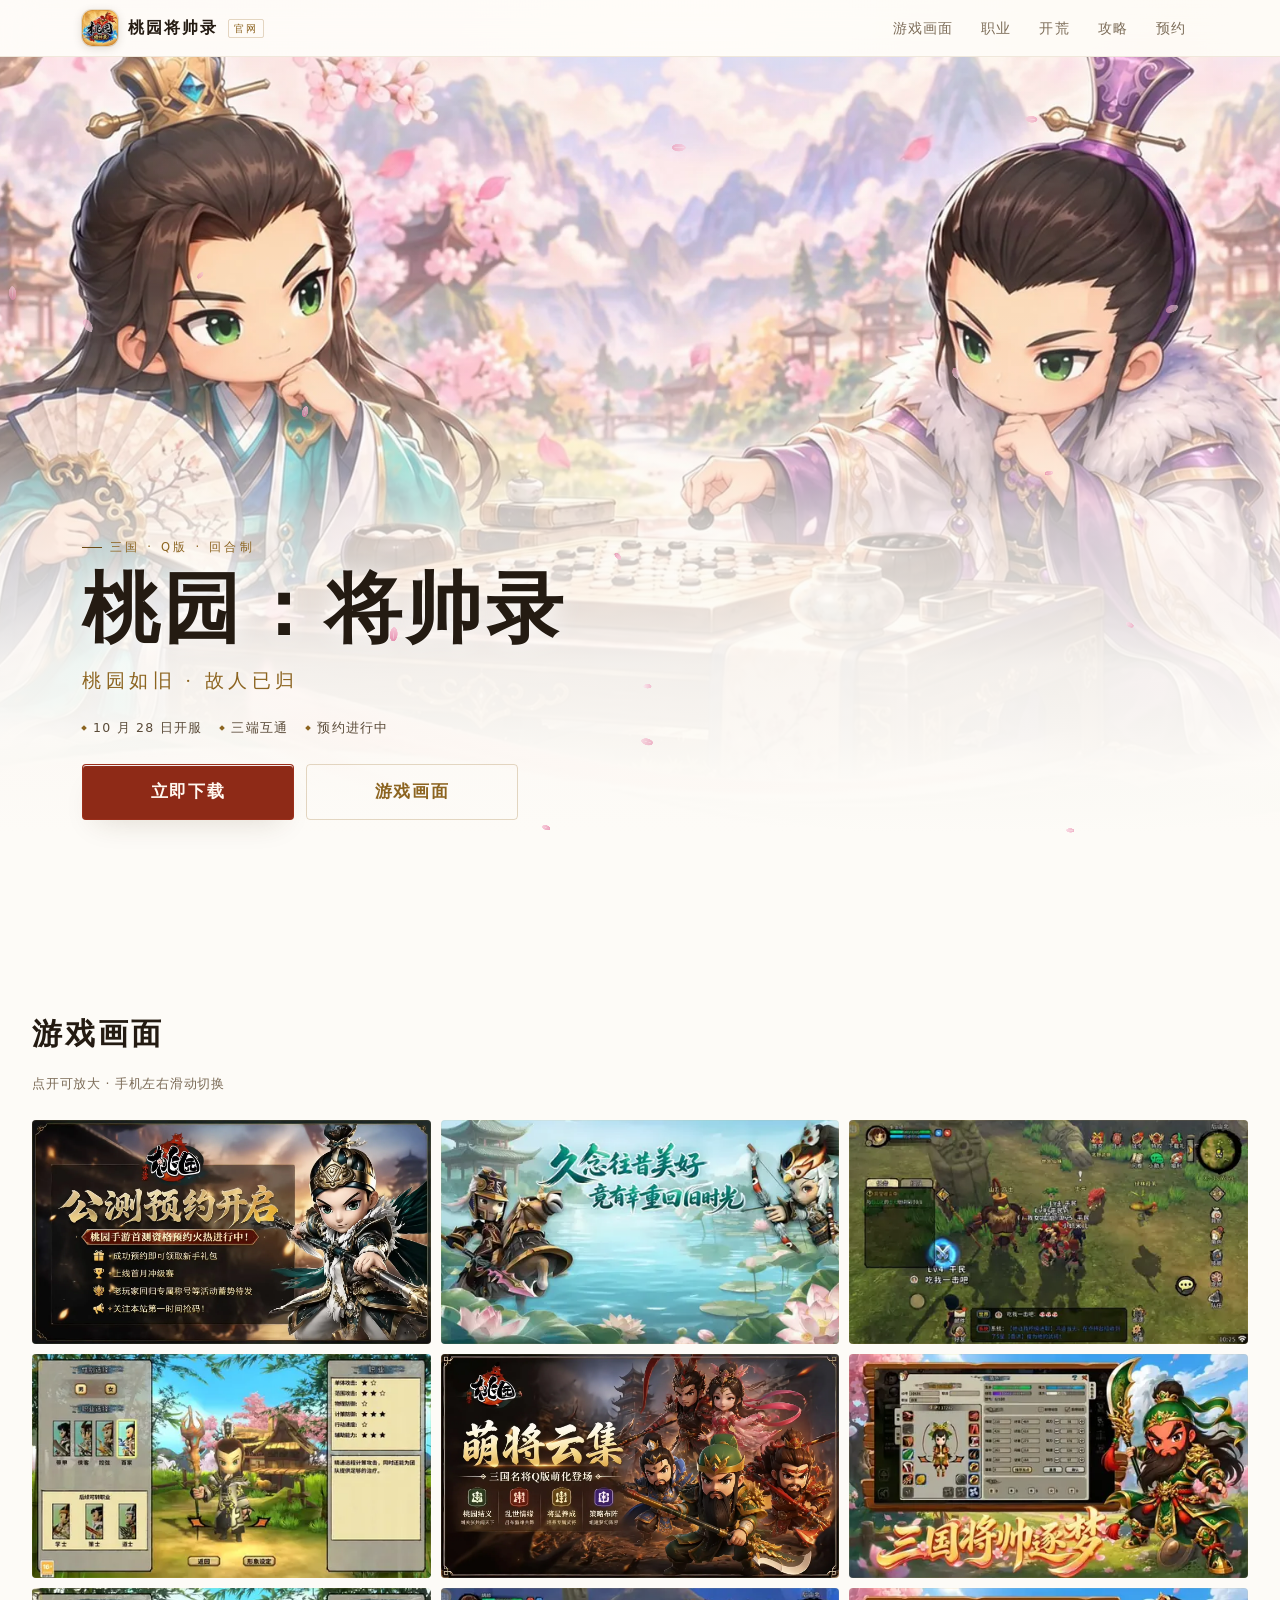
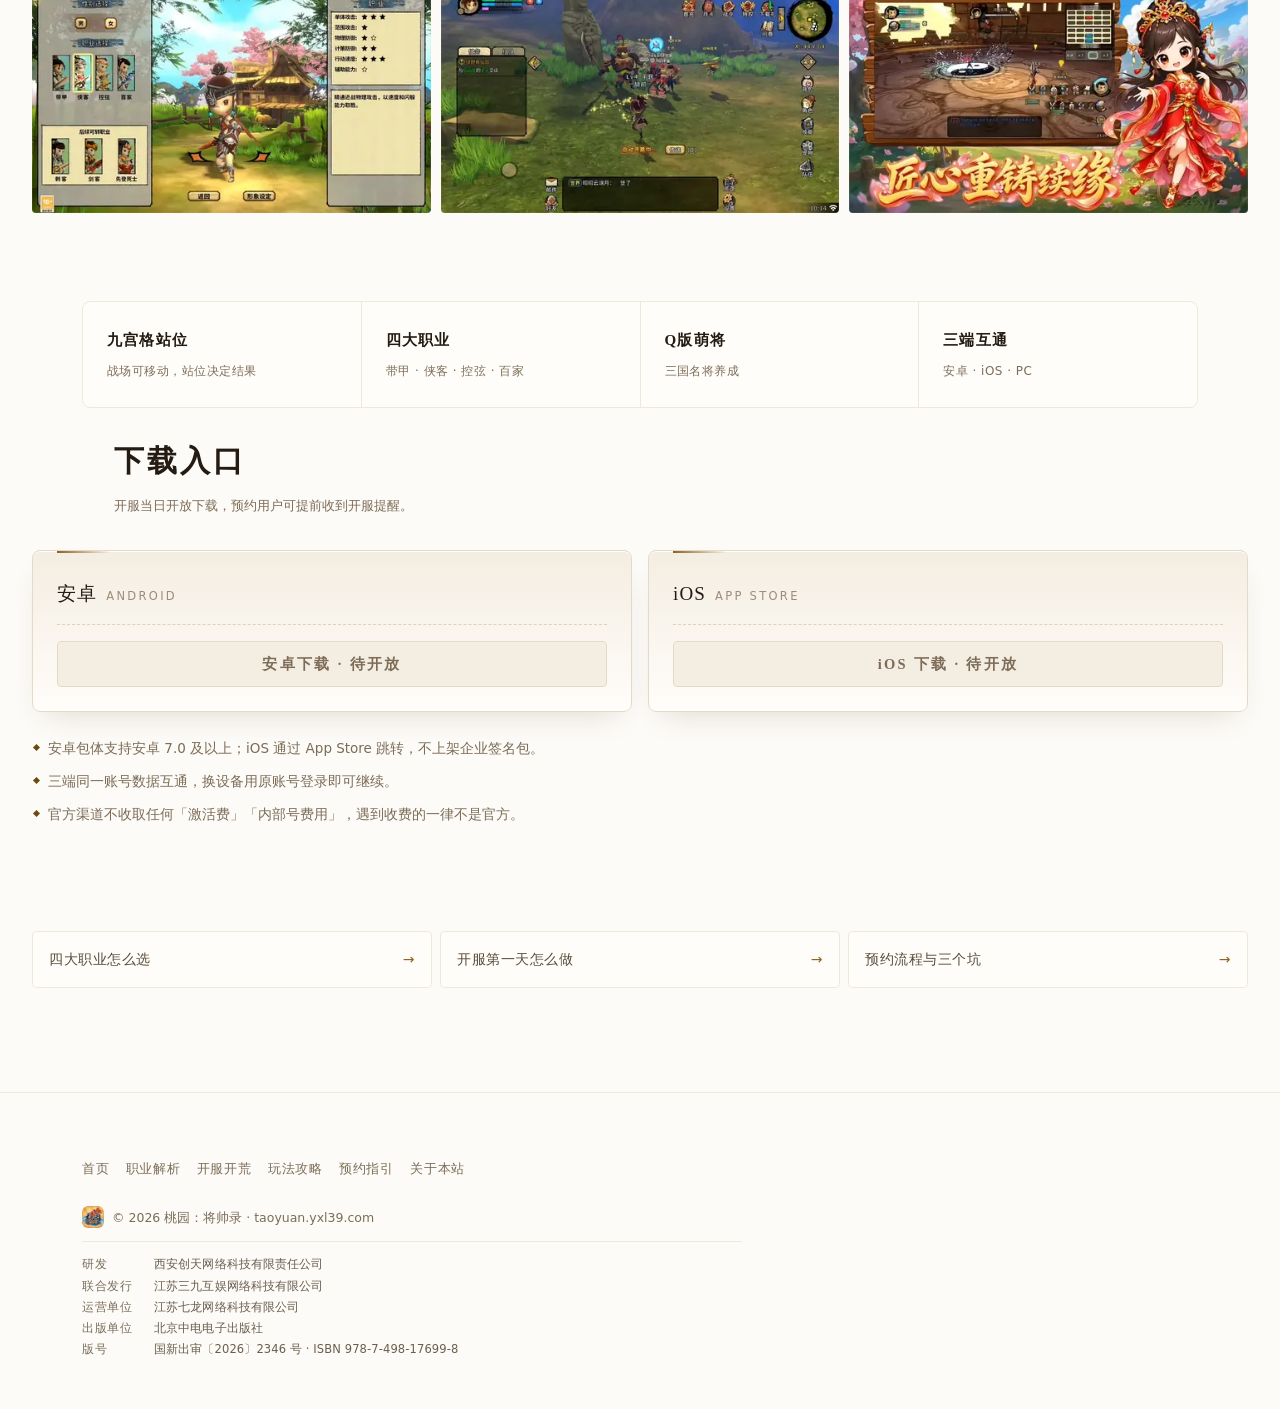
==== commit dcbcf5fa: "content: 新增攻略栏目并更新导航 / index.html" ====
--- a/index.html
+++ b/index.html
@@ -53,6 +53,7 @@
       <a href="#shots">游戏画面</a>
       <a href="/profession">职业</a>
       <a href="/start">开荒</a>
+      <a href="/guide/">攻略</a>
       <a href="/reserve">预约</a>
     </nav>
   </div>
@@ -199,6 +200,7 @@
       <a href="/">首页</a>
       <a href="/profession">职业解析</a>
       <a href="/start">开服开荒</a>
+      <a href="/guide/">玩法攻略</a>
       <a href="/reserve">预约指引</a>
       <a href="/about">关于本站</a>
     </nav>
@@ -232,9 +234,9 @@
     <svg viewBox="0 0 24 24" aria-hidden="true"><rect x="3" y="5" width="18" height="16" rx="2"/><path d="M8 3v4M16 3v4M3 10h18"/></svg>
     <span>预约</span>
   </a>
-  <a href="/about">
-    <svg viewBox="0 0 24 24" aria-hidden="true"><circle cx="12" cy="12" r="9"/><path d="M12 11v6M12 7.5v.5"/></svg>
-    <span>关于</span>
+  <a href="/guide/">
+    <svg viewBox="0 0 24 24" aria-hidden="true"><path d="M4 4h7v16H4zM13 4h7v16h-7z"/></svg>
+    <span>攻略</span>
   </a>
 </nav>
 
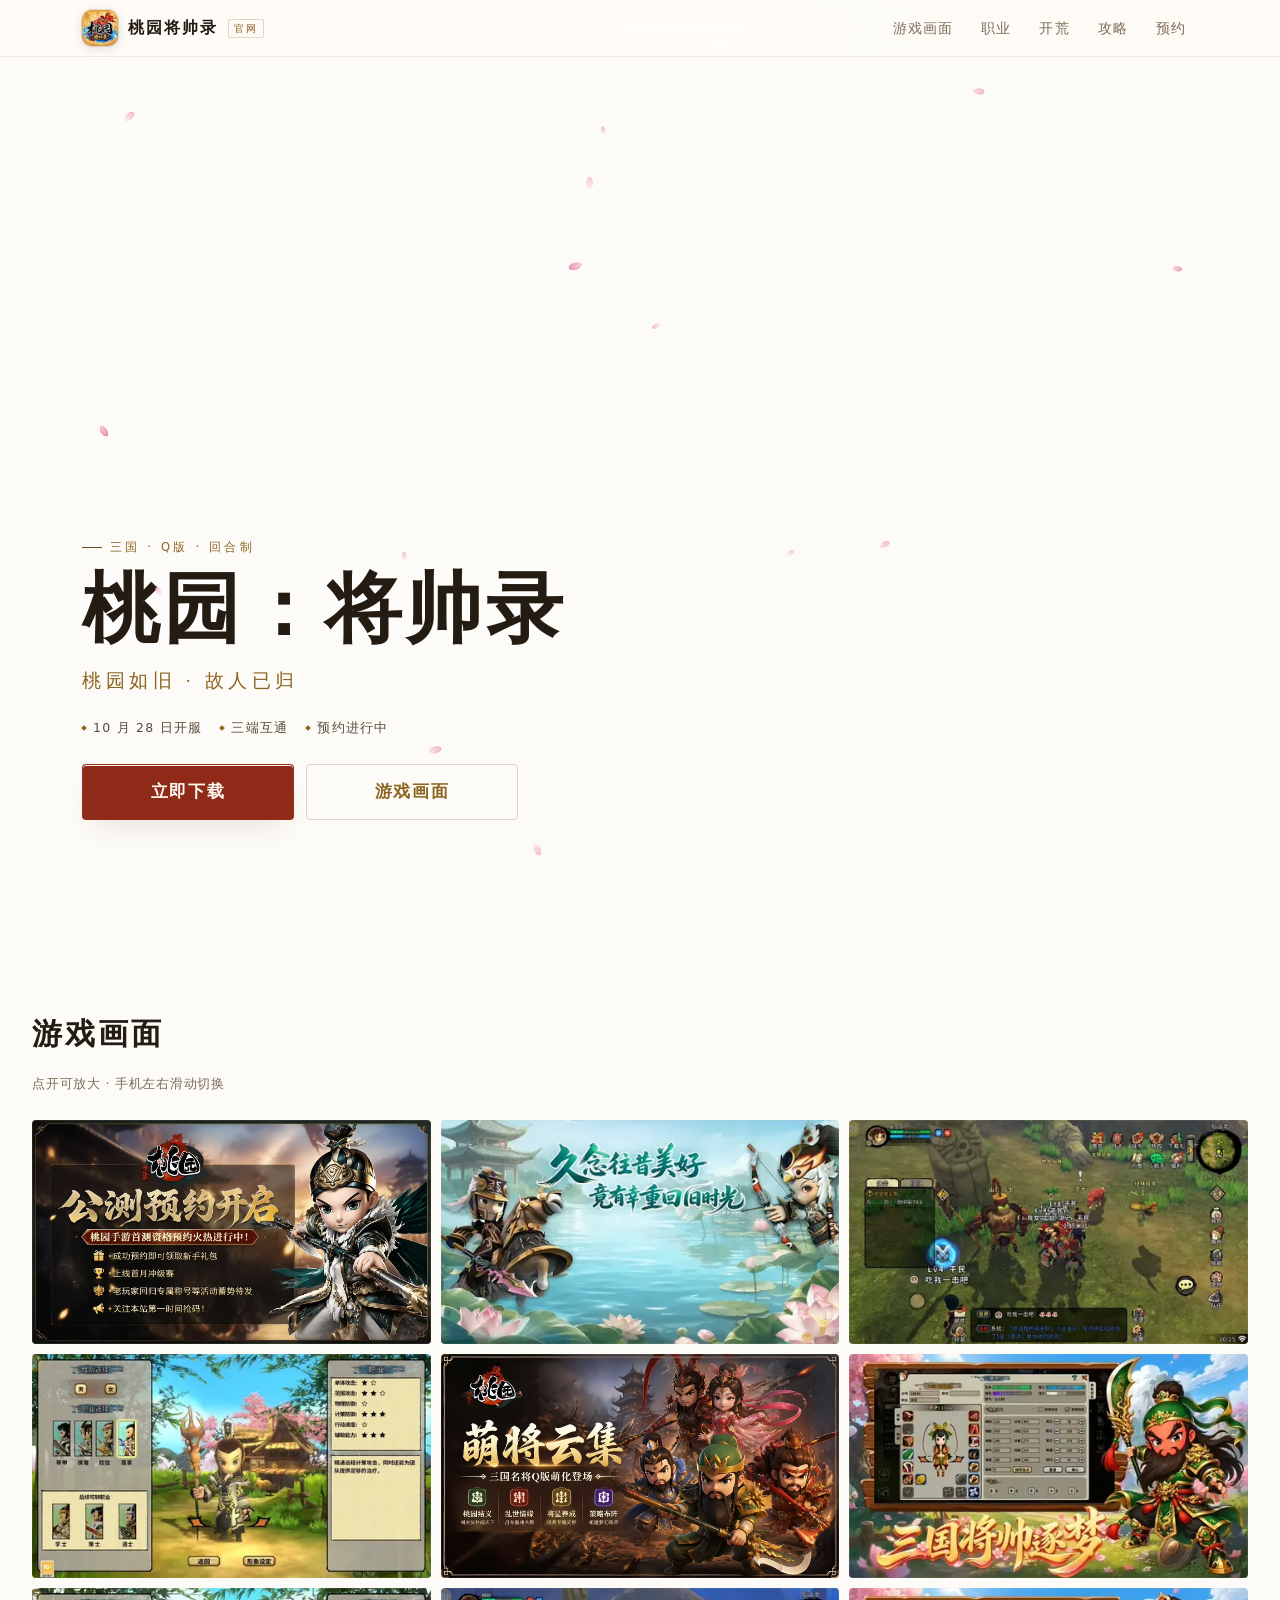
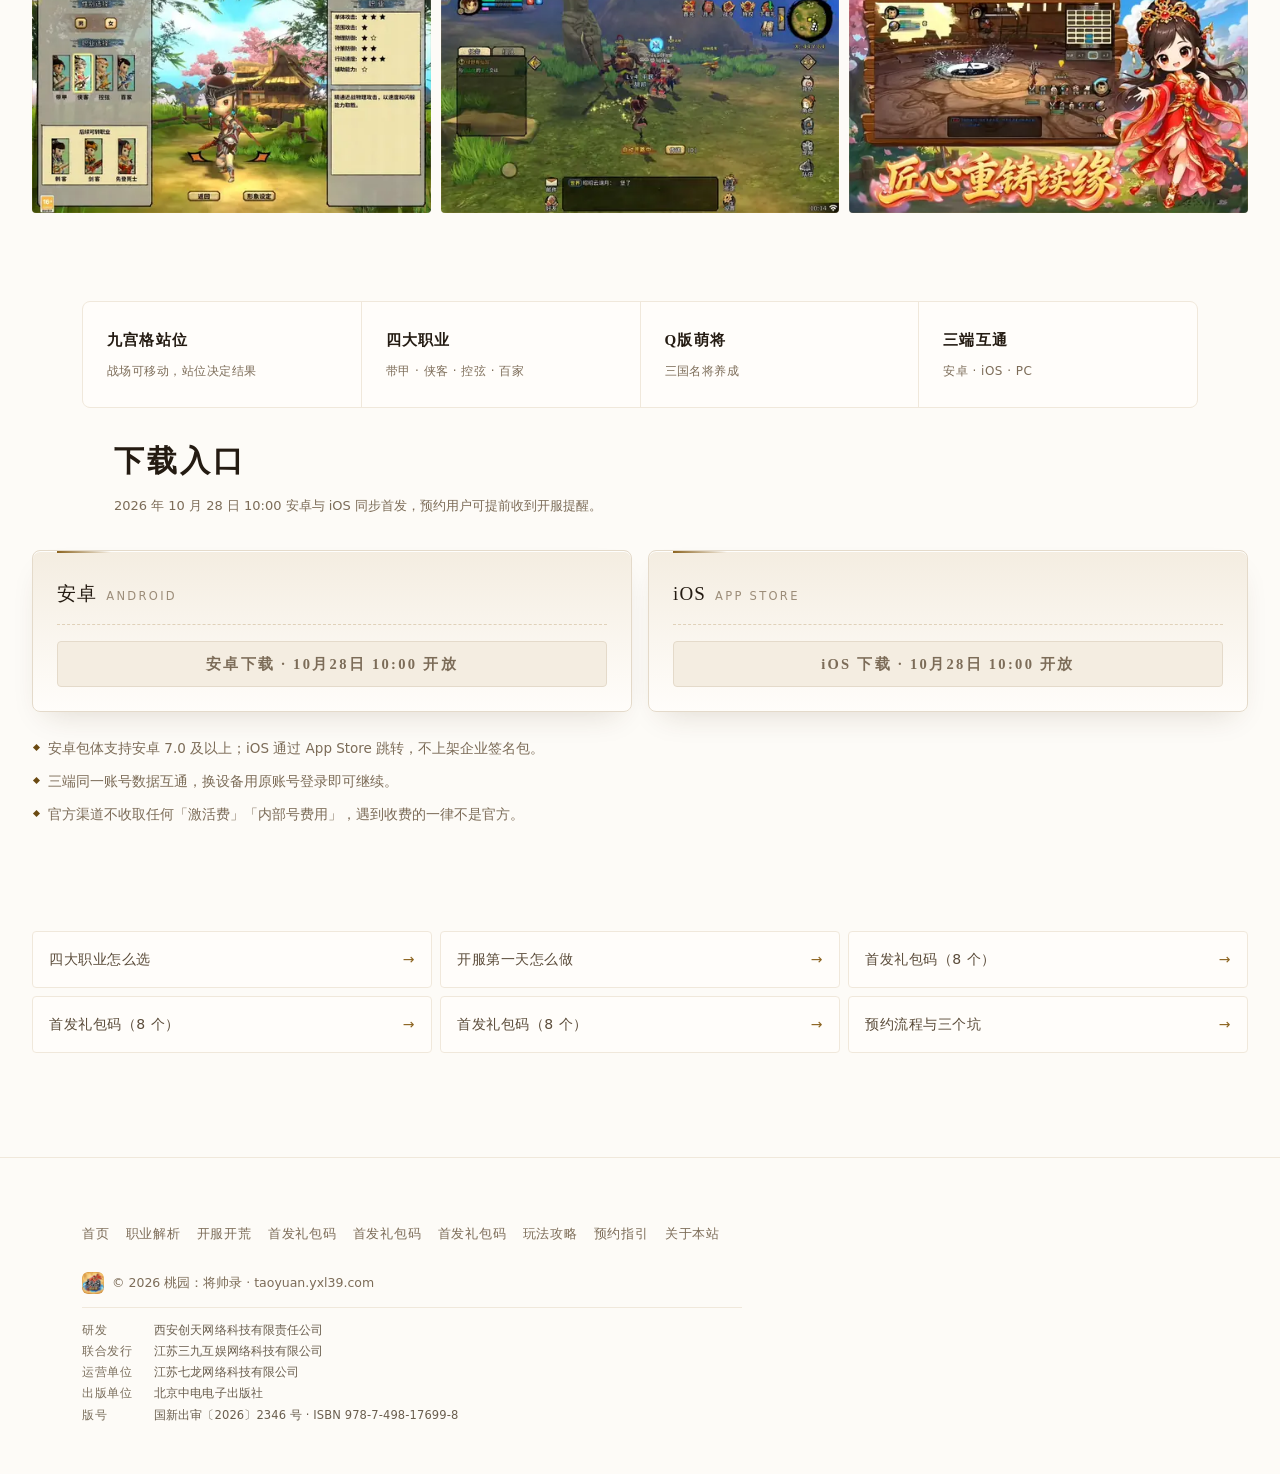
==== commit 44a7f186: "content: 新增攻略栏目并更新导航 / index.html" ====
--- a/index.html
+++ b/index.html
@@ -163,18 +163,18 @@
     <div class="wrap">
       <div class="sec-head" style="padding:0 var(--gutter)">
         <h2 class="sec-title">下载入口</h2>
-        <p class="sec-sub">开服当日开放下载，预约用户可提前收到开服提醒。</p>
+        <p class="sec-sub">2026 年 10 月 28 日 10:00 安卓与 iOS 同步首发，预约用户可提前收到开服提醒。</p>
       </div>
     </div>
 
     <div class="dl-grid">
       <div class="dl-ticket">
         <div class="tk-hd"><span class="tk-os">安卓<em>ANDROID</em></span></div>
-        <a class="btn" href="#download" aria-disabled="true" onclick="return false">安卓下载 · 待开放</a>
+        <a class="btn" href="#download" aria-disabled="true" onclick="return false">安卓下载 · 10月28日 10:00 开放</a>
       </div>
       <div class="dl-ticket">
         <div class="tk-hd"><span class="tk-os">iOS<em>APP STORE</em></span></div>
-        <a class="btn" href="#download" aria-disabled="true" onclick="return false">iOS 下载 · 待开放</a>
+        <a class="btn" href="#download" aria-disabled="true" onclick="return false">iOS 下载 · 10月28日 10:00 开放</a>
       </div>
     </div>
 
@@ -189,6 +189,9 @@
   <nav class="more" aria-label="更多内容">
     <a href="/profession">四大职业怎么选<i>→</i></a>
     <a href="/start">开服第一天怎么做<i>→</i></a>
+    <a href="/gift">首发礼包码（8 个）<i>→</i></a>
+    <a href="/gift">首发礼包码（8 个）<i>→</i></a>
+    <a href="/gift">首发礼包码（8 个）<i>→</i></a>
     <a href="/reserve">预约流程与三个坑<i>→</i></a>
   </nav>
 
@@ -200,6 +203,9 @@
       <a href="/">首页</a>
       <a href="/profession">职业解析</a>
       <a href="/start">开服开荒</a>
+      <a href="/gift">首发礼包码</a>
+      <a href="/gift">首发礼包码</a>
+      <a href="/gift">首发礼包码</a>
       <a href="/guide/">玩法攻略</a>
       <a href="/reserve">预约指引</a>
       <a href="/about">关于本站</a>
--- a/assets/styles.css
+++ b/assets/styles.css
@@ -694,3 +694,18 @@
   html.js .rv{opacity:1;transform:none}
   .ph::after{animation:none;opacity:0}
 }
+
+
+/* ── 攻略列表（/guide/） ── */
+.gl{margin:var(--s-4) 0 var(--s-5);border-top:1px solid var(--line-soft)}
+.gl li{border-bottom:1px solid var(--line-soft)}
+.gl a{display:block;padding:var(--s-4) 0;text-decoration:none}
+.gl b{display:block;font-family:var(--font-serif);font-size:clamp(16px,3.6vw,19px);
+  line-height:1.5;color:var(--text-hi);font-weight:700;transition:color var(--t-2) var(--ease)}
+.gl span{display:block;margin-top:6px;font-size:13.5px;line-height:1.8;color:var(--text-3)}
+.gl a:hover b,.gl a:focus-visible b{color:var(--gold)}
+
+.guide-cta{display:grid;grid-template-columns:1fr 1fr;gap:var(--s-3);
+  margin:var(--s-6) 0 var(--s-4)}
+@media (max-width:430px){.guide-cta{grid-template-columns:1fr}}
+.guide-cta .btn{min-height:48px}
